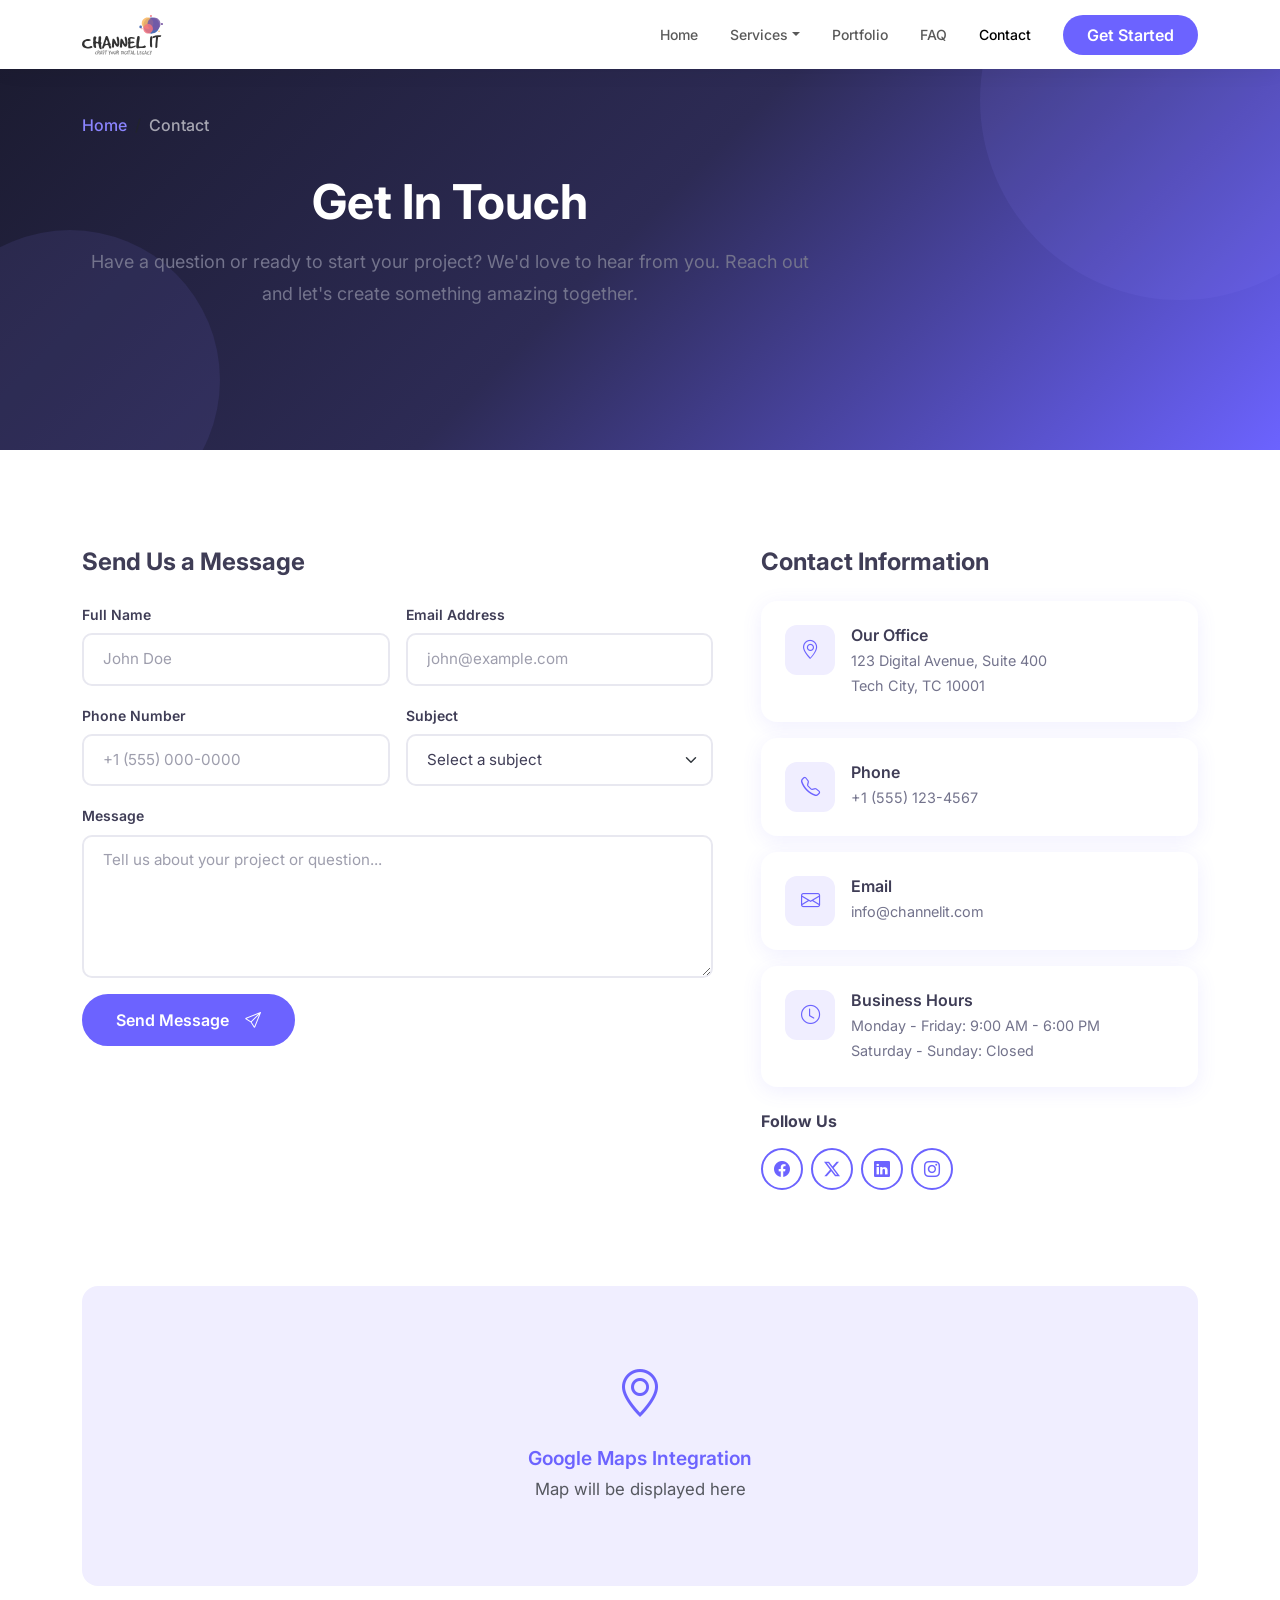
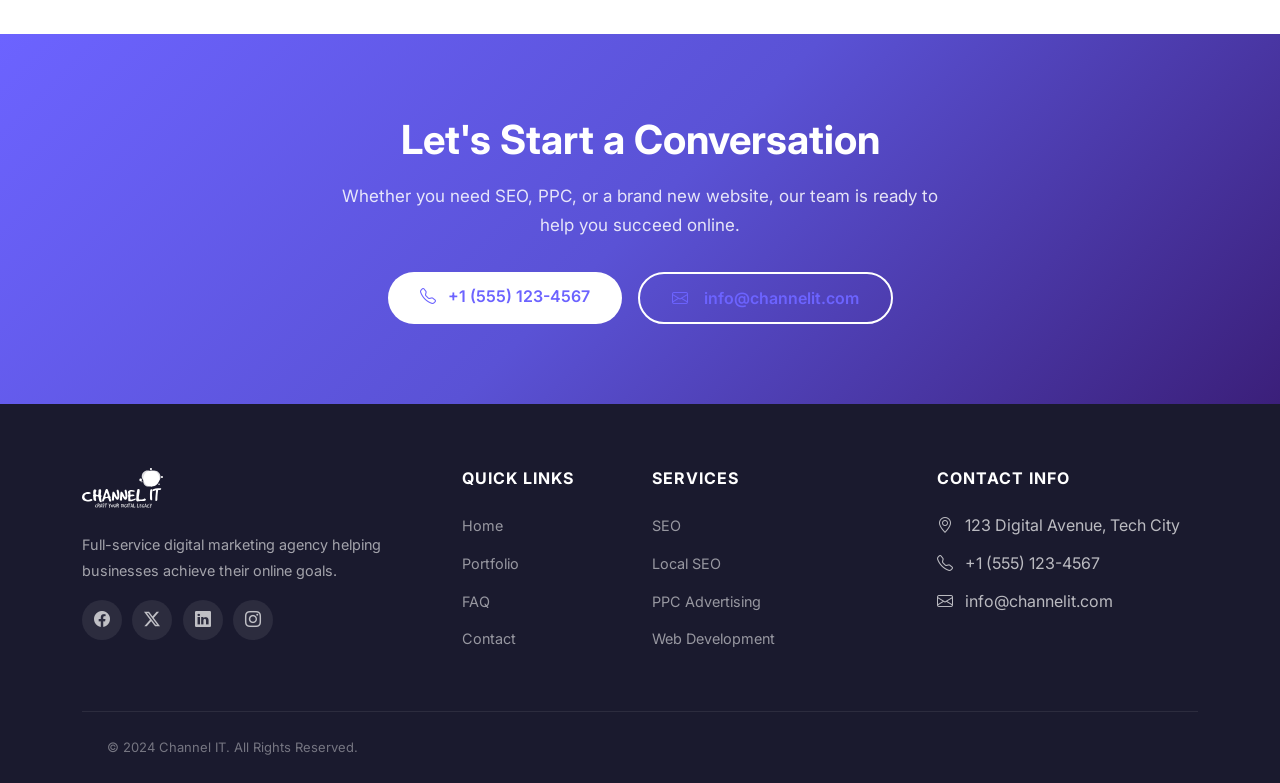
==== contact.html @ 40e83897 "Initial commit for Channel IT website" ====
<!DOCTYPE html>
<html lang="en">
<head>
  <meta charset="UTF-8">
  <meta name="viewport" content="width=device-width, initial-scale=1.0">
  <title>Contact Us - Channel IT</title>
  <link href="https://cdn.jsdelivr.net/npm/bootstrap@5.3.2/dist/css/bootstrap.min.css" rel="stylesheet">
  <link href="https://cdn.jsdelivr.net/npm/bootstrap-icons@1.11.1/font/bootstrap-icons.css" rel="stylesheet">
  <link href="https://unpkg.com/aos@2.3.1/dist/aos.css" rel="stylesheet">
  <link href="css/style.css" rel="stylesheet">
</head>
<body>

  <!-- Navbar -->
  <nav class="navbar navbar-expand-lg navbar-light navbar-solid fixed-top">
    <div class="container">
      <a class="navbar-brand" href="index.html"><img src="images/channel it 1.svg" alt="Channel IT"></a>
      <button class="navbar-toggler" type="button" data-bs-toggle="collapse" data-bs-target="#navbarNav"><span class="navbar-toggler-icon"></span></button>
      <div class="collapse navbar-collapse" id="navbarNav">
        <ul class="navbar-nav ms-auto align-items-center">
          <li class="nav-item"><a class="nav-link" href="index.html">Home</a></li>
          <li class="nav-item dropdown"><a class="nav-link dropdown-toggle" href="#" data-bs-toggle="dropdown">Services</a><ul class="dropdown-menu"><li><a class="dropdown-item" href="seo.html">SEO</a></li><li><a class="dropdown-item" href="local-seo.html">Local SEO</a></li><li><a class="dropdown-item" href="ppc.html">PPC Advertising</a></li><li><a class="dropdown-item" href="web-development.html">Web Development</a></li></ul></li>
          <li class="nav-item"><a class="nav-link" href="portfolio.html">Portfolio</a></li>
          <li class="nav-item"><a class="nav-link" href="faq.html">FAQ</a></li>
          <li class="nav-item"><a class="nav-link" href="contact.html">Contact</a></li>
          <li class="nav-item ms-lg-3"><a class="btn btn-get-started" href="contact.html">Get Started</a></li>
        </ul>
      </div>
    </div>
  </nav>

  <!-- Hero -->
  <section class="hero-section hero-inner">
    <div class="hero-shapes"><div class="shape shape-1"></div><div class="shape shape-2"></div></div>
    <div class="container">
      <div class="row align-items-center">
        <div class="col-lg-8" data-aos="fade-right">
          <nav class="breadcrumb-custom"><ol class="breadcrumb"><li class="breadcrumb-item"><a href="index.html">Home</a></li><li class="breadcrumb-item active">Contact</li></ol></nav>
          <h1>Get In <span>Touch</span></h1>
          <p class="lead">Have a question or ready to start your project? We'd love to hear from you. Reach out and let's create something amazing together.</p>
        </div>
      </div>
    </div>
  </section>

  <!-- Contact Section -->
  <section class="section-padding">
    <div class="container">
      <div class="row g-5">
        <!-- Contact Form -->
        <div class="col-lg-7" data-aos="fade-right">
          <h3 class="mb-4">Send Us a Message</h3>
          <form id="contact-form" class="contact-form">
            <div class="row g-3">
              <div class="col-md-6">
                <label class="form-label fw-semibold">Full Name</label>
                <input type="text" class="form-control" name="name" placeholder="John Doe" required>
              </div>
              <div class="col-md-6">
                <label class="form-label fw-semibold">Email Address</label>
                <input type="email" class="form-control" name="email" placeholder="john@example.com" required>
              </div>
              <div class="col-md-6">
                <label class="form-label fw-semibold">Phone Number</label>
                <input type="tel" class="form-control" name="phone" placeholder="+1 (555) 000-0000">
              </div>
              <div class="col-md-6">
                <label class="form-label fw-semibold">Subject</label>
                <select class="form-select" name="subject">
                  <option value="">Select a subject</option>
                  <option value="general">General Inquiry</option>
                  <option value="seo">SEO Services</option>
                  <option value="ppc">PPC Advertising</option>
                  <option value="webdev">Web Development</option>
                  <option value="other">Other</option>
                </select>
              </div>
              <div class="col-12">
                <label class="form-label fw-semibold">Message</label>
                <textarea class="form-control" name="message" rows="5" placeholder="Tell us about your project or question..." required></textarea>
              </div>
              <div class="col-12">
                <button type="submit" class="btn btn-primary-custom">Send Message <i class="bi bi-send ms-2"></i></button>
              </div>
            </div>
          </form>
        </div>

        <!-- Contact Info -->
        <div class="col-lg-5" data-aos="fade-left">
          <h3 class="mb-4">Contact Information</h3>
          <div class="contact-info-card">
            <div class="info-icon"><i class="bi bi-geo-alt"></i></div>
            <div><h6>Our Office</h6><p>123 Digital Avenue, Suite 400<br>Tech City, TC 10001</p></div>
          </div>
          <div class="contact-info-card">
            <div class="info-icon"><i class="bi bi-telephone"></i></div>
            <div><h6>Phone</h6><p>+1 (555) 123-4567</p></div>
          </div>
          <div class="contact-info-card">
            <div class="info-icon"><i class="bi bi-envelope"></i></div>
            <div><h6>Email</h6><p>info@channelit.com</p></div>
          </div>
          <div class="contact-info-card">
            <div class="info-icon"><i class="bi bi-clock"></i></div>
            <div><h6>Business Hours</h6><p>Monday - Friday: 9:00 AM - 6:00 PM<br>Saturday - Sunday: Closed</p></div>
          </div>

          <div class="mt-4">
            <h6 class="fw-bold mb-3">Follow Us</h6>
            <div class="d-flex gap-2">
              <a href="#" class="btn btn-outline-custom" style="width:42px;height:42px;padding:0;display:flex;align-items:center;justify-content:center;border-radius:50%;"><i class="bi bi-facebook"></i></a>
              <a href="#" class="btn btn-outline-custom" style="width:42px;height:42px;padding:0;display:flex;align-items:center;justify-content:center;border-radius:50%;"><i class="bi bi-twitter-x"></i></a>
              <a href="#" class="btn btn-outline-custom" style="width:42px;height:42px;padding:0;display:flex;align-items:center;justify-content:center;border-radius:50%;"><i class="bi bi-linkedin"></i></a>
              <a href="#" class="btn btn-outline-custom" style="width:42px;height:42px;padding:0;display:flex;align-items:center;justify-content:center;border-radius:50%;"><i class="bi bi-instagram"></i></a>
            </div>
          </div>
        </div>
      </div>
    </div>
  </section>

  <!-- Map Placeholder -->
  <section class="pb-5">
    <div class="container">
      <div class="map-placeholder" data-aos="fade-up">
        <div class="text-center">
          <i class="bi bi-geo-alt" style="font-size:3rem;"></i>
          <p class="mt-2 mb-0 fw-semibold">Google Maps Integration</p>
          <p class="text-muted small">Map will be displayed here</p>
        </div>
      </div>
    </div>
  </section>

  <!-- CTA -->
  <section class="cta-section">
    <div class="container" data-aos="zoom-in">
      <h2>Let's Start a Conversation</h2>
      <p>Whether you need SEO, PPC, or a brand new website, our team is ready to help you succeed online.</p>
      <div class="d-flex gap-3 justify-content-center flex-wrap">
        <a href="tel:+15551234567" class="btn btn-white"><i class="bi bi-telephone me-2"></i> +1 (555) 123-4567</a>
        <a href="mailto:info@channelit.com" class="btn btn-outline-custom" style="border-color:#fff;color:#fff;"><i class="bi bi-envelope me-2"></i> info@channelit.com</a>
      </div>
    </div>
  </section>

  <!-- Footer -->
  <footer class="footer">
    <div class="container">
      <div class="row g-4">
        <div class="col-lg-4 col-md-6"><h5><a href="index.html"><img src="images/channel it 1.svg" alt="Channel IT" class="footer-logo-img"></a></h5><p>Full-service digital marketing agency helping businesses achieve their online goals.</p><div class="social-links mt-3"><a href="#"><i class="bi bi-facebook"></i></a><a href="#"><i class="bi bi-twitter-x"></i></a><a href="#"><i class="bi bi-linkedin"></i></a><a href="#"><i class="bi bi-instagram"></i></a></div></div>
        <div class="col-lg-2 col-md-6"><h5>Quick Links</h5><ul><li><a href="index.html">Home</a></li><li><a href="portfolio.html">Portfolio</a></li><li><a href="faq.html">FAQ</a></li><li><a href="contact.html">Contact</a></li></ul></div>
        <div class="col-lg-3 col-md-6"><h5>Services</h5><ul><li><a href="seo.html">SEO</a></li><li><a href="local-seo.html">Local SEO</a></li><li><a href="ppc.html">PPC Advertising</a></li><li><a href="web-development.html">Web Development</a></li></ul></div>
        <div class="col-lg-3 col-md-6"><h5>Contact Info</h5><ul><li><i class="bi bi-geo-alt me-2"></i> 123 Digital Avenue, Tech City</li><li><i class="bi bi-telephone me-2"></i> +1 (555) 123-4567</li><li><i class="bi bi-envelope me-2"></i> info@channelit.com</li></ul></div>
      </div>
      <div class="footer-bottom text-center"><p>&copy; 2024 Channel IT. All Rights Reserved.</p></div>
    </div>
  </footer>

  <button class="back-to-top"><i class="bi bi-chevron-up"></i></button>
  <script src="https://cdn.jsdelivr.net/npm/bootstrap@5.3.2/dist/js/bootstrap.bundle.min.js"></script>
  <script src="https://unpkg.com/aos@2.3.1/dist/aos.js"></script>
  <script src="js/main.js"></script>
</body>
</html>
---- css/style.css ----
/* ============================================================
   Channel IT - Custom Stylesheet
   Version: 2.0.0
   Description: Production-ready CSS for Channel IT website
   Built on Bootstrap 5 with custom overrides
   ============================================================ */

/* ==========================================================
   TABLE OF CONTENTS
   ----------------------------------------------------------
   1.  CSS Custom Properties (Variables)
   2.  Base / Reset Overrides
   3.  Typography
   4.  Buttons
   5.  Navbar
   6.  Hero Section
   7.  Section Spacing & Headings
   8.  Service Cards
   9.  Process / Timeline
   10. Stats / Counters
   11. Testimonials
   12. CTA Banners
   13. Portfolio Grid
   14. FAQ Accordion
   15. Contact Form
   16. Why Choose Us / Feature Boxes
   17. Client Logos / Partner Carousel
   18. Badges & Tags
   19. Breadcrumbs
   20. Footer
   21. Back to Top Button
   22. Newsletter
   23. Animation / Transition Helpers
   24. Utility Helpers
   25. Responsive Adjustments
   ========================================================== */

@import url('https://fonts.googleapis.com/css2?family=Inter:wght@300;400;500;600;700;800;900&display=swap');

/* ==========================================================
   1. CSS CUSTOM PROPERTIES
   ========================================================== */
:root {
  /* Brand palette */
  --cit-primary: #6C63FF;
  --cit-primary-rgb: 108, 99, 255;
  --cit-primary-dark: #5A52D5;
  --cit-primary-darker: #4840B0;
  --cit-primary-light: #8B84FF;
  --cit-primary-ultra-light: #F0EEFF;

  --cit-secondary: #3F3D56;
  --cit-secondary-rgb: 63, 61, 86;

  --cit-accent: #FF6584;
  --cit-accent-rgb: 255, 101, 132;
  --cit-accent-dark: #E8506D;

  /* Neutrals */
  --cit-white: #FFFFFF;
  --cit-off-white: #F8F9FA;
  --cit-light-bg: #F0EEFF;
  --cit-gray-100: #F1F1F5;
  --cit-gray-200: #E2E2EA;
  --cit-gray-300: #C6C6D0;
  --cit-gray-400: #9E9EAD;
  --cit-gray-500: #73738C;
  --cit-gray-600: #55556D;
  --cit-gray-700: #3E3E50;
  --cit-dark: #1A1A2E;
  --cit-dark-alt: #2D2B55;
  --cit-dark-rgb: 26, 26, 46;

  /* Semantic colors */
  --cit-green: #10B981;
  --cit-green-soft: #D1FAE5;
  --cit-orange: #F59E0B;
  --cit-orange-soft: #FEF3C7;
  --cit-blue: #3B82F6;
  --cit-blue-soft: #DBEAFE;

  /* Typography */
  --cit-font-primary: 'Inter', -apple-system, BlinkMacSystemFont, 'Segoe UI',
    Roboto, 'Helvetica Neue', Arial, sans-serif;
  --cit-font-heading: 'Inter', -apple-system, BlinkMacSystemFont, 'Segoe UI',
    Roboto, 'Helvetica Neue', Arial, sans-serif;

  /* Font sizes (fluid) */
  --cit-fs-display: clamp(2.25rem, 5vw, 3.75rem);
  --cit-fs-h1: clamp(2rem, 4vw, 3rem);
  --cit-fs-h2: clamp(1.75rem, 3.5vw, 2.5rem);
  --cit-fs-h3: clamp(1.25rem, 2vw, 1.5rem);
  --cit-fs-h4: 1.25rem;
  --cit-fs-body: 1rem;
  --cit-fs-sm: 0.875rem;
  --cit-fs-xs: 0.8125rem;

  /* Spacing */
  --cit-section-py: clamp(3.5rem, 8vw, 6rem);
  --cit-section-py-sm: clamp(2.5rem, 5vw, 4rem);

  /* Borders & Radius */
  --cit-radius-sm: 0.375rem;
  --cit-radius: 0.625rem;
  --cit-radius-lg: 1rem;
  --cit-radius-xl: 1.5rem;
  --cit-radius-pill: 50rem;
  --cit-radius-circle: 50%;

  /* Shadows */
  --cit-shadow-sm: 0 2px 8px rgba(108, 99, 255, 0.06);
  --cit-shadow: 0 4px 20px rgba(108, 99, 255, 0.1);
  --cit-shadow-md: 0 8px 30px rgba(108, 99, 255, 0.12);
  --cit-shadow-lg: 0 12px 40px rgba(108, 99, 255, 0.15);
  --cit-shadow-xl: 0 20px 60px rgba(108, 99, 255, 0.18);
  --cit-shadow-card: 0 4px 24px rgba(0, 0, 0, 0.06);
  --cit-shadow-card-hover: 0 12px 36px rgba(108, 99, 255, 0.16);

  /* Transitions */
  --cit-transition: all 0.3s cubic-bezier(0.4, 0, 0.2, 1);
  --cit-transition-fast: all 0.2s ease;
  --cit-transition-slow: all 0.5s ease;
  --cit-transition-bounce: all 0.4s cubic-bezier(0.68, -0.55, 0.265, 1.55);

  /* Gradients */
  --cit-gradient-primary: linear-gradient(135deg, #6C63FF 0%, #8B84FF 100%);
  --cit-gradient-primary-dark: linear-gradient(135deg, #5A52D5 0%, #6C63FF 100%);
  --cit-gradient-accent: linear-gradient(135deg, #FF6584 0%, #FF8FA3 100%);
  --cit-gradient-hero: linear-gradient(135deg, #1A1A2E 0%, #2D2B55 50%, #6C63FF 100%);
  --cit-gradient-dark: linear-gradient(135deg, #1A1A2E 0%, #2D2B55 100%);
  --cit-gradient-overlay: linear-gradient(180deg, rgba(26, 26, 46, 0) 0%, rgba(26, 26, 46, 0.85) 100%);

  /* Z-indexes */
  --cit-z-back-to-top: 1040;
  --cit-z-navbar: 1050;
  --cit-z-overlay: 1060;

  /* Legacy variable aliases (backward compat) */
  --primary: #6C63FF;
  --primary-dark: #5A52D5;
  --primary-light: #8B84FF;
  --primary-soft: #F0EEFF;
  --secondary: #3F3D56;
  --accent: #FF6584;
  --dark: #1A1A2E;
  --dark-2: #2D2B55;
  --light-bg: #F8F9FA;
  --light-purple: #F0EEFF;
  --white: #FFFFFF;
  --text: #55556D;
  --text-light: #73738C;
  --green: #10B981;
  --green-soft: #D1FAE5;
  --orange: #F59E0B;
  --orange-soft: #FEF3C7;
  --blue: #3B82F6;
  --blue-soft: #DBEAFE;
  --shadow: 0 4px 24px rgba(108, 99, 255, 0.08);
  --shadow-lg: 0 12px 40px rgba(108, 99, 255, 0.15);
  --shadow-card: 0 2px 16px rgba(0, 0, 0, 0.06);
  --radius: 16px;
  --radius-sm: 10px;
  --transition: all 0.3s cubic-bezier(0.4, 0, 0.2, 1);
}

/* ==========================================================
   2. BASE / RESET OVERRIDES
   ========================================================== */
*,
*::before,
*::after {
  box-sizing: border-box;
}

html {
  scroll-behavior: smooth;
  -webkit-text-size-adjust: 100%;
  overflow-x: hidden;
}

body {
  font-family: var(--cit-font-primary);
  font-size: var(--cit-fs-body);
  font-weight: 400;
  line-height: 1.7;
  color: var(--cit-secondary);
  background-color: var(--cit-white);
  overflow-x: hidden;
  -webkit-font-smoothing: antialiased;
  -moz-osx-font-smoothing: grayscale;
}

img {
  max-width: 100%;
  height: auto;
  display: block;
}

a {
  color: var(--cit-primary);
  text-decoration: none;
  transition: var(--cit-transition-fast);
}

a:hover {
  color: var(--cit-primary-dark);
  text-decoration: none;
}

::selection {
  background-color: var(--cit-primary);
  color: var(--cit-white);
}

::-moz-selection {
  background-color: var(--cit-primary);
  color: var(--cit-white);
}

/* Focus styles for accessibility */
:focus-visible {
  outline: 2px solid var(--cit-primary);
  outline-offset: 2px;
}

/* ==========================================================
   3. TYPOGRAPHY
   ========================================================== */
h1, h2, h3, h4, h5, h6,
.h1, .h2, .h3, .h4, .h5, .h6 {
  font-family: var(--cit-font-heading);
  font-weight: 700;
  line-height: 1.3;
  color: var(--cit-secondary);
  margin-bottom: 0.75em;
}

h1, .h1 { font-size: var(--cit-fs-h1); }
h2, .h2 { font-size: var(--cit-fs-h2); }
h3, .h3 { font-size: var(--cit-fs-h3); }
h4, .h4 { font-size: var(--cit-fs-h4); }

.display-title {
  font-size: var(--cit-fs-display);
  font-weight: 800;
  letter-spacing: -0.02em;
  line-height: 1.15;
}

.text-primary-custom,
.text-primary { color: var(--cit-primary) !important; }
.text-secondary-cit { color: var(--cit-secondary) !important; }
.text-accent { color: var(--cit-accent) !important; }
.text-muted-custom { color: var(--cit-gray-500); }
.letter-spacing-2 { letter-spacing: 2px; font-size: 0.8rem; }

.lead {
  font-size: 1.125rem;
  font-weight: 400;
  line-height: 1.8;
  color: var(--cit-gray-500);
}

.text-gradient {
  background: var(--cit-gradient-primary);
  -webkit-background-clip: text;
  -webkit-text-fill-color: transparent;
  background-clip: text;
}

/* ==========================================================
   4. BUTTONS
   ========================================================== */

/* --- Primary Button --- */
.btn-cit-primary,
.btn-primary-custom {
  display: inline-flex;
  align-items: center;
  justify-content: center;
  gap: 0.5rem;
  padding: 0.75rem 2rem;
  font-family: var(--cit-font-primary);
  font-size: var(--cit-fs-body);
  font-weight: 600;
  color: var(--cit-white) !important;
  background: var(--cit-primary);
  border: 2px solid var(--cit-primary);
  border-radius: var(--cit-radius-pill);
  cursor: pointer;
  transition: var(--cit-transition);
  position: relative;
  overflow: hidden;
  z-index: 1;
  text-align: center;
  line-height: 1.5;
}

.btn-cit-primary::before,
.btn-primary-custom::before {
  content: '';
  position: absolute;
  top: 0;
  left: 0;
  width: 0;
  height: 100%;
  background: var(--cit-primary-dark);
  transition: var(--cit-transition);
  z-index: -1;
  border-radius: var(--cit-radius-pill);
}

.btn-cit-primary:hover,
.btn-cit-primary:focus,
.btn-primary-custom:hover,
.btn-primary-custom:focus {
  color: var(--cit-white) !important;
  background: var(--cit-primary-dark);
  border-color: var(--cit-primary-dark);
  transform: translateY(-2px);
  box-shadow: 0 8px 24px rgba(var(--cit-primary-rgb), 0.35);
}

.btn-cit-primary:hover::before,
.btn-primary-custom:hover::before {
  width: 100%;
}

.btn-cit-primary:active,
.btn-primary-custom:active {
  transform: translateY(0);
  box-shadow: 0 4px 12px rgba(var(--cit-primary-rgb), 0.25);
}

/* --- Outline Button --- */
.btn-cit-outline,
.btn-outline-custom {
  display: inline-flex;
  align-items: center;
  justify-content: center;
  gap: 0.5rem;
  padding: 0.75rem 2rem;
  font-family: var(--cit-font-primary);
  font-size: var(--cit-fs-body);
  font-weight: 600;
  color: var(--cit-primary) !important;
  background: transparent;
  border: 2px solid var(--cit-primary);
  border-radius: var(--cit-radius-pill);
  cursor: pointer;
  transition: var(--cit-transition);
  text-align: center;
  line-height: 1.5;
}

.btn-cit-outline:hover,
.btn-cit-outline:focus,
.btn-outline-custom:hover,
.btn-outline-custom:focus {
  color: var(--cit-white) !important;
  background: var(--cit-primary);
  border-color: var(--cit-primary);
  transform: translateY(-2px);
  box-shadow: 0 8px 24px rgba(var(--cit-primary-rgb), 0.35);
}

.btn-cit-outline:active,
.btn-outline-custom:active {
  transform: translateY(0);
}

/* --- Outline White (for dark backgrounds) --- */
.btn-cit-outline-white {
  display: inline-flex;
  align-items: center;
  justify-content: center;
  gap: 0.5rem;
  padding: 0.75rem 2rem;
  font-family: var(--cit-font-primary);
  font-size: var(--cit-fs-body);
  font-weight: 600;
  color: var(--cit-white);
  background: transparent;
  border: 2px solid rgba(255, 255, 255, 0.5);
  border-radius: var(--cit-radius-pill);
  cursor: pointer;
  transition: var(--cit-transition);
  text-align: center;
  line-height: 1.5;
}

.btn-cit-outline-white:hover,
.btn-cit-outline-white:focus {
  color: var(--cit-primary);
  background: var(--cit-white);
  border-color: var(--cit-white);
  transform: translateY(-2px);
  box-shadow: 0 8px 24px rgba(0, 0, 0, 0.2);
}

/* --- Gradient Button --- */
.btn-cit-gradient,
.btn-gradient {
  display: inline-flex;
  align-items: center;
  justify-content: center;
  gap: 0.5rem;
  padding: 0.75rem 2rem;
  font-family: var(--cit-font-primary);
  font-size: var(--cit-fs-body);
  font-weight: 600;
  color: var(--cit-white);
  background: var(--cit-gradient-primary);
  border: none;
  border-radius: var(--cit-radius-pill);
  cursor: pointer;
  transition: var(--cit-transition);
  position: relative;
  overflow: hidden;
  text-align: center;
  line-height: 1.5;
  background-size: 200% 200%;
  background-position: 0% 50%;
}

.btn-cit-gradient:hover,
.btn-cit-gradient:focus,
.btn-gradient:hover,
.btn-gradient:focus {
  color: var(--cit-white);
  background-position: 100% 50%;
  transform: translateY(-2px);
  box-shadow: 0 8px 24px rgba(var(--cit-primary-rgb), 0.4);
}

.btn-cit-gradient:active,
.btn-gradient:active {
  transform: translateY(0);
}

/* --- Accent Button --- */
.btn-cit-accent {
  display: inline-flex;
  align-items: center;
  justify-content: center;
  gap: 0.5rem;
  padding: 0.75rem 2rem;
  font-family: var(--cit-font-primary);
  font-size: var(--cit-fs-body);
  font-weight: 600;
  color: var(--cit-white);
  background: var(--cit-accent);
  border: 2px solid var(--cit-accent);
  border-radius: var(--cit-radius-pill);
  cursor: pointer;
  transition: var(--cit-transition);
  text-align: center;
  line-height: 1.5;
}

.btn-cit-accent:hover,
.btn-cit-accent:focus {
  color: var(--cit-white);
  background: var(--cit-accent-dark);
  border-color: var(--cit-accent-dark);
  transform: translateY(-2px);
  box-shadow: 0 8px 24px rgba(var(--cit-accent-rgb), 0.35);
}

/* --- White Button --- */
.btn-white {
  background: var(--cit-white);
  color: var(--cit-primary);
  border: none;
  padding: 0.75rem 2rem;
  border-radius: var(--cit-radius-pill);
  font-weight: 600;
  transition: var(--cit-transition);
}

.btn-white:hover {
  transform: translateY(-2px);
  box-shadow: 0 8px 25px rgba(0, 0, 0, 0.15);
  color: var(--cit-primary-dark);
}

/* --- Link Button --- */
.btn-cit-link {
  display: inline-flex;
  align-items: center;
  gap: 0.35rem;
  padding: 0.5rem 0;
  font-family: var(--cit-font-primary);
  font-size: var(--cit-fs-body);
  font-weight: 600;
  color: var(--cit-primary);
  background: transparent;
  border: none;
  cursor: pointer;
  transition: var(--cit-transition-fast);
  line-height: 1.5;
}

.btn-cit-link:hover {
  color: var(--cit-primary-dark);
  gap: 0.6rem;
}

.btn-cit-link i,
.btn-cit-link svg {
  transition: var(--cit-transition-fast);
}

.btn-cit-link:hover i,
.btn-cit-link:hover svg {
  transform: translateX(3px);
}

/* --- Navbar CTA Button --- */
.btn-get-started {
  background: var(--cit-primary);
  color: var(--cit-white) !important;
  border: none;
  padding: 0.5rem 1.5rem;
  border-radius: var(--cit-radius-pill);
  font-weight: 600;
  transition: var(--cit-transition);
}

.btn-get-started:hover {
  background: var(--cit-primary-dark);
  transform: translateY(-2px);
  box-shadow: 0 5px 15px rgba(var(--cit-primary-rgb), 0.3);
}

/* --- Size Variants --- */
.btn-cit-sm {
  padding: 0.5rem 1.25rem;
  font-size: var(--cit-fs-sm);
}

.btn-cit-lg {
  padding: 1rem 2.5rem;
  font-size: 1.0625rem;
}

/* ==========================================================
   5. NAVBAR
   ========================================================== */
.navbar-cit,
#mainNavbar {
  padding: 1rem 0;
  transition: var(--cit-transition);
  z-index: var(--cit-z-navbar);
}

/* Transparent state (on hero) */
.navbar-cit.navbar-transparent,
#mainNavbar {
  background: transparent !important;
  box-shadow: none;
}

.navbar-cit.navbar-transparent .navbar-brand,
.navbar-cit.navbar-transparent .nav-link,
#mainNavbar .navbar-brand,
#mainNavbar .nav-link {
  color: var(--cit-white) !important;
}

.navbar-cit.navbar-transparent .nav-link:hover,
.navbar-cit.navbar-transparent .nav-link.active {
  color: rgba(255, 255, 255, 0.8) !important;
}

/* Scrolled / solid state */
.navbar-cit.navbar-scrolled,
.navbar-cit.navbar-solid,
#mainNavbar.scrolled,
.navbar.navbar-solid,
.navbar.scrolled {
  background: var(--cit-white) !important;
  box-shadow: 0 2px 20px rgba(0, 0, 0, 0.06);
  padding: 0.6rem 0;
}

.navbar-cit.navbar-scrolled .navbar-brand,
.navbar-cit.navbar-solid .navbar-brand,
#mainNavbar.scrolled .navbar-brand {
  color: var(--cit-secondary) !important;
}

#mainNavbar.scrolled .navbar-brand .text-primary-custom {
  color: var(--cit-primary) !important;
}

.navbar-cit.navbar-scrolled .nav-link,
.navbar-cit.navbar-solid .nav-link,
#mainNavbar.scrolled .nav-link {
  color: var(--cit-secondary) !important;
}

.navbar-cit.navbar-scrolled .nav-link:hover,
.navbar-cit.navbar-scrolled .nav-link.active,
.navbar-cit.navbar-solid .nav-link:hover,
.navbar-cit.navbar-solid .nav-link.active,
#mainNavbar.scrolled .nav-link:hover,
#mainNavbar.scrolled .nav-link.active {
  color: var(--cit-primary) !important;
}

#mainNavbar.scrolled .navbar-toggler-icon {
  filter: invert(1) grayscale(100%) brightness(0);
}

/* Brand */
.navbar-cit .navbar-brand,
.navbar-brand {
  font-weight: 800;
  font-size: 1.5rem;
  letter-spacing: -0.02em;
  transition: var(--cit-transition-fast);
}

.navbar-cit .navbar-brand span,
.navbar-brand .text-primary-custom {
  color: var(--cit-primary) !important;
}

.navbar-cit .navbar-brand img,
.navbar-brand img {
  height: 40px;
  width: auto;
  transition: var(--cit-transition-fast);
}

/* Invert logo for dark navbar backgrounds */
.navbar-dark .navbar-brand img,
.navbar-cit.navbar-transparent .navbar-brand img,
#mainNavbar:not(.scrolled) .navbar-brand img {
  filter: brightness(0) invert(1);
}

/* Normal logo on light/scrolled navbar */
.navbar-solid .navbar-brand img,
.navbar-cit.navbar-scrolled .navbar-brand img,
#mainNavbar.scrolled .navbar-brand img {
  filter: none;
}

/* Footer logo - invert for dark background */
.footer .navbar-brand img,
.footer-brand img,
.footer .footer-logo-img {
  height: 40px;
  width: auto;
  filter: brightness(0) invert(1);
}

/* Nav links */
.navbar-cit .nav-link,
.navbar .nav-link {
  font-weight: 500;
  font-size: var(--cit-fs-sm);
  padding: 0.5rem 1rem !important;
  position: relative;
  transition: var(--cit-transition-fast);
}

.navbar-cit .nav-link::after {
  content: '';
  position: absolute;
  bottom: 0;
  left: 1rem;
  width: 0;
  height: 2px;
  background: var(--cit-primary);
  transition: var(--cit-transition-fast);
  border-radius: 2px;
}

.navbar-cit .nav-link:hover::after,
.navbar-cit .nav-link.active::after {
  width: calc(100% - 2rem);
}

/* Nav CTA button */
.navbar-cit .nav-cta {
  padding: 0.5rem 1.5rem !important;
  background: var(--cit-primary);
  color: var(--cit-white) !important;
  border-radius: var(--cit-radius-pill);
  font-weight: 600;
  margin-left: 0.5rem;
}

.navbar-cit .nav-cta::after {
  display: none;
}

.navbar-cit .nav-cta:hover {
  background: var(--cit-primary-dark);
  transform: translateY(-1px);
  box-shadow: 0 4px 12px rgba(var(--cit-primary-rgb), 0.3);
}

/* Dropdown */
.navbar-cit .dropdown-menu,
.dropdown-menu {
  border: none;
  border-radius: var(--cit-radius);
  box-shadow: var(--cit-shadow-md);
  padding: 0.5rem;
  margin-top: 0.5rem;
  animation: fadeInDown 0.25s ease;
}

.navbar-cit .dropdown-item,
.dropdown-item {
  padding: 0.5rem 1.25rem;
  font-size: var(--cit-fs-sm);
  font-weight: 500;
  color: var(--cit-secondary);
  transition: var(--cit-transition-fast);
  border-radius: 8px;
}

.navbar-cit .dropdown-item:hover,
.navbar-cit .dropdown-item.active,
.dropdown-item:hover,
.dropdown-item.active {
  color: var(--cit-primary);
  background: var(--cit-light-bg);
}

/* Mobile hamburger */
.navbar-cit .navbar-toggler {
  border: none;
  padding: 0.25rem;
  box-shadow: none !important;
}

.navbar-cit .navbar-toggler-icon {
  width: 1.5rem;
  height: 1.5rem;
}

/* ==========================================================
   6. HERO SECTION
   ========================================================== */
.hero-section {
  position: relative;
  overflow: hidden;
  background: var(--cit-gradient-hero);
  color: var(--cit-white);
}

.hero-section .min-vh-100 {
  min-height: 100vh;
}

.hero-section .hero-title,
.hero-heading {
  font-size: var(--cit-fs-display);
  font-weight: 900;
  line-height: 1.15;
  letter-spacing: -0.02em;
  margin-bottom: 1.5rem;
  color: var(--cit-white);
}

.hero-section .hero-title .highlight,
.hero-heading .text-primary-custom {
  position: relative;
  display: inline-block;
  color: var(--cit-primary-light) !important;
}

.hero-section .hero-title .highlight::after {
  content: '';
  position: absolute;
  bottom: 0.1em;
  left: 0;
  width: 100%;
  height: 0.3em;
  background: rgba(var(--cit-accent-rgb), 0.35);
  border-radius: 4px;
  z-index: -1;
}

.hero-section .hero-subtitle,
.hero-subtitle {
  font-size: 1.15rem;
  font-weight: 400;
  line-height: 1.9;
  color: rgba(255, 255, 255, 0.7);
  margin-bottom: 2rem;
  max-width: 520px;
}

.hero-section .hero-buttons {
  display: flex;
  flex-wrap: wrap;
  gap: 1rem;
  margin-bottom: 2.5rem;
}

/* Hero outline button on dark */
.hero-section .btn-outline-custom {
  border-color: rgba(255, 255, 255, 0.4);
  color: var(--cit-white) !important;
}

.hero-section .btn-outline-custom:hover {
  background: var(--cit-white);
  border-color: var(--cit-white);
  color: var(--cit-primary) !important;
}

/* Hero stats */
.hero-section .hero-stats,
.hero-stats {
  display: flex;
  gap: 2.5rem;
  margin-top: 1rem;
}

.hero-section .hero-stats .stat-item,
.hero-stats .hero-stat {
  text-align: left;
}

.hero-section .hero-stats .stat-number,
.hero-stats .hero-stat h4 {
  font-size: 1.75rem;
  font-weight: 800;
  color: var(--cit-primary-light) !important;
  line-height: 1.2;
}

.hero-section .hero-stats .stat-label,
.hero-stats .text-muted {
  font-size: var(--cit-fs-xs);
  color: rgba(255, 255, 255, 0.6) !important;
  text-transform: uppercase;
  letter-spacing: 0.05em;
}

.hero-stats .vr {
  border-color: rgba(255, 255, 255, 0.15);
  opacity: 1;
}

/* Hero illustration / image area */
.hero-illustration {
  position: relative;
  z-index: 2;
  width: 100%;
  max-width: 500px;
  display: flex;
  align-items: center;
  justify-content: center;
}

.hero-illustration img,
.hero-illustration svg {
  max-width: 100%;
  height: auto;
  filter: drop-shadow(0 20px 40px rgba(var(--cit-primary-rgb), 0.2));
}

/* Floating shapes in hero */
.hero-shape {
  position: absolute;
  border-radius: var(--cit-radius-circle);
  pointer-events: none;
}

.hero-shape-1,
.hero-shapes .shape-1 {
  width: 400px;
  height: 400px;
  background: radial-gradient(circle, rgba(var(--cit-primary-rgb), 0.15) 0%, transparent 70%);
  top: -100px;
  right: -100px;
  animation: float 6s ease-in-out infinite;
}

.hero-shape-2,
.hero-shapes .shape-2 {
  width: 300px;
  height: 300px;
  background: radial-gradient(circle, rgba(var(--cit-primary-rgb), 0.1) 0%, transparent 70%);
  bottom: -80px;
  left: -80px;
  animation: float 8s ease-in-out infinite reverse;
}

.hero-shape-3,
.hero-shapes .shape-3 {
  width: 100px;
  height: 100px;
  background: var(--cit-primary-light);
  opacity: 0.1;
  top: 50%;
  left: 10%;
  animation: float 5s ease-in-out infinite 1s;
}

.hero-shapes {
  position: absolute;
  top: 0;
  left: 0;
  right: 0;
  bottom: 0;
  overflow: hidden;
  pointer-events: none;
}

.hero-shapes .shape {
  position: absolute;
  border-radius: 50%;
  opacity: 0.1;
  background: var(--cit-primary-light);
}

@keyframes float {
  0%, 100% { transform: translateY(0) rotate(0deg); }
  50% { transform: translateY(-20px) rotate(5deg); }
}

/* Inner page hero (smaller) */
.hero-inner,
.hero-section.hero-inner {
  min-height: 50vh;
  padding: 7rem 0 4rem;
  text-align: center;
}

.hero-inner .hero-title,
.hero-section.hero-inner h1 {
  font-size: var(--cit-fs-h1);
  margin-bottom: 0.75rem;
  color: var(--cit-white);
}

.hero-inner .hero-subtitle {
  max-width: 600px;
  margin-left: auto;
  margin-right: auto;
}

/* ==========================================================
   7. SECTION SPACING & HEADINGS
   ========================================================== */
.section,
.section-padding {
  padding: var(--cit-section-py) 0;
  position: relative;
}

.section-sm {
  padding: var(--cit-section-py-sm) 0;
}

.section-bg-light,
.bg-light-custom {
  background-color: var(--cit-off-white) !important;
}

.section-bg-purple-tint,
.bg-primary-soft,
.bg-light-purple {
  background-color: var(--cit-light-bg) !important;
}

.section-bg-dark {
  background: var(--cit-gradient-dark);
  color: var(--cit-white);
}

.section-bg-dark h2,
.section-bg-dark h3,
.section-bg-dark h4 {
  color: var(--cit-white);
}

.section-bg-dark p {
  color: rgba(255, 255, 255, 0.75);
}

/* Section heading block */
.section-heading {
  text-align: center;
  margin-bottom: 3rem;
  max-width: 680px;
  margin-left: auto;
  margin-right: auto;
  font-size: var(--cit-fs-h2);
  font-weight: 800;
  color: var(--cit-secondary);
}

.section-heading.text-start {
  text-align: left;
}

.section-heading .section-label,
.section-label {
  display: inline-block;
  font-size: var(--cit-fs-xs);
  font-weight: 700;
  text-transform: uppercase;
  letter-spacing: 0.15em;
  color: var(--cit-primary);
  margin-bottom: 0.75rem;
  background: var(--cit-primary-ultra-light);
  padding: 0.35rem 1rem;
  border-radius: var(--cit-radius-pill);
}

.section-heading .section-title,
.section-title {
  font-size: var(--cit-fs-h2);
  font-weight: 700;
  margin-bottom: 0.5rem;
  position: relative;
  color: var(--cit-secondary);
}

/* Purple underline accent */
.title-underline {
  width: 60px;
  height: 4px;
  background: var(--cit-gradient-primary);
  border-radius: 4px;
  margin: 0 auto 1rem;
}

.section-heading .section-title::after {
  content: '';
  display: block;
  width: 60px;
  height: 4px;
  background: var(--cit-gradient-primary);
  border-radius: 4px;
  margin: 0.75rem auto 0;
}

.section-heading.text-start .section-title::after {
  margin-left: 0;
}

.section-heading .section-desc,
.section-subtitle {
  font-size: 1.0625rem;
  color: var(--cit-gray-500);
  line-height: 1.8;
  margin-bottom: 0;
  max-width: 580px;
}

/* Divider */
.section-divider {
  width: 100%;
  height: 1px;
  background: linear-gradient(
    90deg,
    transparent,
    var(--cit-gray-200),
    transparent
  );
  margin: 0 auto;
}

/* ==========================================================
   8. SERVICE CARDS
   ========================================================== */
.service-card {
  background: var(--cit-white);
  border-radius: var(--cit-radius-lg);
  padding: 2rem;
  text-align: center;
  box-shadow: var(--cit-shadow-card);
  transition: var(--cit-transition);
  position: relative;
  overflow: hidden;
  height: 100%;
  border: 1px solid rgba(var(--cit-primary-rgb), 0.06);
}

.service-card::before {
  content: '';
  position: absolute;
  top: 0;
  left: 0;
  right: 0;
  height: 3px;
  background: var(--cit-gradient-primary);
  transform: scaleX(0);
  transition: transform 0.4s ease;
}

.service-card:hover {
  transform: translateY(-8px);
  box-shadow: var(--cit-shadow-card-hover);
}

.service-card:hover::before {
  transform: scaleX(1);
}

.service-card .service-icon,
.service-icon,
.service-card .icon-box {
  width: 64px;
  height: 64px;
  border-radius: var(--cit-radius-lg);
  background: var(--cit-primary-ultra-light);
  display: flex;
  align-items: center;
  justify-content: center;
  margin: 0 auto 1.5rem;
  transition: var(--cit-transition);
  font-size: 1.6rem;
  color: var(--cit-primary);
}

.service-icon.icon-green {
  background: var(--cit-green-soft);
  color: var(--cit-green);
}

.service-icon.icon-orange {
  background: var(--cit-orange-soft);
  color: var(--cit-orange);
}

.service-icon.icon-blue {
  background: var(--cit-blue-soft);
  color: var(--cit-blue);
}

.service-card .service-icon i,
.service-card .service-icon svg {
  font-size: 1.75rem;
  color: var(--cit-primary);
  transition: var(--cit-transition);
}

.service-card:hover .service-icon,
.service-card:hover .icon-box {
  background: var(--cit-primary);
  color: var(--cit-white);
  transform: scale(1.08);
}

.service-card:hover .service-icon i,
.service-card:hover .service-icon svg {
  color: var(--cit-white);
}

.service-card:hover .service-icon.icon-green {
  background: var(--cit-green);
  color: var(--cit-white);
}

.service-card:hover .service-icon.icon-orange {
  background: var(--cit-orange);
  color: var(--cit-white);
}

.service-card:hover .service-icon.icon-blue {
  background: var(--cit-blue);
  color: var(--cit-white);
}

.service-card .service-title,
.service-title {
  font-size: 1.1rem;
  font-weight: 700;
  margin-bottom: 0.75rem;
  color: var(--cit-secondary);
}

.service-card .service-desc,
.service-desc {
  font-size: 0.92rem;
  color: var(--cit-gray-500);
  line-height: 1.75;
  margin-bottom: 1.25rem;
}

.service-card .service-link,
.service-link,
.service-card .learn-more {
  font-size: var(--cit-fs-sm);
  font-weight: 600;
  color: var(--cit-primary);
  display: inline-flex;
  align-items: center;
  gap: 0.35rem;
  transition: var(--cit-transition-fast);
}

.service-card .service-link:hover,
.service-link:hover,
.service-card .learn-more:hover {
  gap: 0.7rem;
  color: var(--cit-primary-dark);
}

/* Horizontal variant */
.service-card-horizontal {
  text-align: left;
  display: flex;
  gap: 1.5rem;
  align-items: flex-start;
}

.service-card-horizontal .service-icon {
  margin: 0;
  flex-shrink: 0;
}

/* ==========================================================
   9. PROCESS / TIMELINE
   ========================================================== */
.process-section {
  position: relative;
  background: var(--cit-white);
}

.process-steps {
  position: relative;
  display: flex;
  justify-content: space-between;
  align-items: flex-start;
  gap: 1rem;
}

/* Connecting line between steps */
.process-steps::before {
  content: '';
  position: absolute;
  top: 36px;
  left: 10%;
  width: 80%;
  height: 3px;
  background: var(--cit-gray-200);
  z-index: 0;
}

.process-steps::after {
  content: '';
  position: absolute;
  top: 36px;
  left: 10%;
  width: 0;
  height: 3px;
  background: var(--cit-gradient-primary);
  z-index: 1;
  transition: width 1.5s ease;
}

.process-steps.animated::after {
  width: 80%;
}

.process-step {
  flex: 1;
  text-align: center;
  position: relative;
  z-index: 2;
  padding: 0 0.5rem;
}

.process-step .step-circle,
.process-number {
  width: 70px;
  height: 70px;
  border-radius: var(--cit-radius-circle);
  background: linear-gradient(135deg, var(--cit-primary) 0%, var(--cit-primary-light) 100%);
  display: flex;
  align-items: center;
  justify-content: center;
  margin: 0 auto 1.25rem;
  font-size: 1.5rem;
  font-weight: 800;
  color: var(--cit-white);
  transition: var(--cit-transition);
  position: relative;
  z-index: 2;
  box-shadow: 0 8px 24px rgba(var(--cit-primary-rgb), 0.3);
}

.process-number span {
  color: var(--cit-white);
  font-size: 1.5rem;
  font-weight: 800;
}

.process-step.active .step-circle,
.process-step:hover .step-circle {
  transform: scale(1.1);
  box-shadow: 0 12px 30px rgba(var(--cit-primary-rgb), 0.4);
}

.process-connector {
  position: absolute;
  top: 35px;
  left: calc(50% + 40px);
  width: calc(100% - 30px);
  height: 3px;
  background: linear-gradient(90deg, var(--cit-primary), var(--cit-primary-light));
  opacity: 0.3;
  z-index: 1;
}

.col-lg-3:last-child .process-connector {
  display: none !important;
}

.process-step .step-title,
.process-step h5 {
  font-size: 1.05rem;
  font-weight: 700;
  color: var(--cit-secondary);
  margin-bottom: 0.5rem;
}

.process-step .step-desc,
.process-step p {
  font-size: 0.88rem;
  color: var(--cit-gray-500);
  line-height: 1.7;
}

/* Vertical timeline variant */
.timeline-vertical {
  position: relative;
  padding-left: 3rem;
}

.timeline-vertical::before {
  content: '';
  position: absolute;
  top: 0;
  left: 15px;
  width: 3px;
  height: 100%;
  background: var(--cit-gray-200);
}

.timeline-item {
  position: relative;
  padding-bottom: 2.5rem;
}

.timeline-item:last-child {
  padding-bottom: 0;
}

.timeline-item::before {
  content: attr(data-step);
  position: absolute;
  left: -3rem;
  top: 0;
  width: 34px;
  height: 34px;
  border-radius: var(--cit-radius-circle);
  background: var(--cit-primary);
  color: var(--cit-white);
  display: flex;
  align-items: center;
  justify-content: center;
  font-size: var(--cit-fs-sm);
  font-weight: 700;
  z-index: 2;
  border: 3px solid var(--cit-white);
  box-shadow: var(--cit-shadow-sm);
}

.timeline-item .timeline-content {
  background: var(--cit-white);
  padding: 1.5rem;
  border-radius: var(--cit-radius);
  box-shadow: var(--cit-shadow-card);
  transition: var(--cit-transition);
}

.timeline-item .timeline-content:hover {
  box-shadow: var(--cit-shadow-card-hover);
  transform: translateX(4px);
}

/* ==========================================================
   10. STATS / COUNTERS
   ========================================================== */
.stats-section {
  background: linear-gradient(135deg, var(--cit-dark) 0%, #3b1f7a 50%, var(--cit-primary-dark) 100%);
  position: relative;
}

.stats-overlay {
  padding: 2rem 0;
}

.stat-card,
.stat-item {
  text-align: center;
  padding: 1.5rem;
  position: relative;
}

.stat-card .stat-icon {
  width: 56px;
  height: 56px;
  border-radius: var(--cit-radius-circle);
  background: rgba(var(--cit-primary-rgb), 0.12);
  display: flex;
  align-items: center;
  justify-content: center;
  margin: 0 auto 1rem;
  font-size: 1.25rem;
  color: var(--cit-primary);
}

.stat-card .stat-number,
.stat-item .counter {
  font-size: clamp(2rem, 4vw, 3rem);
  font-weight: 800;
  color: var(--cit-white);
  line-height: 1.1;
  margin-bottom: 0.35rem;
}

.stat-card .stat-suffix,
.stat-item .stat-suffix {
  font-size: 2rem;
  font-weight: 700;
  color: var(--cit-primary-light);
}

.stat-card .stat-label,
.stat-item .stat-label {
  font-size: 0.95rem;
  font-weight: 500;
  color: rgba(255, 255, 255, 0.7);
  margin-top: 0.75rem;
}

/* Dark background stat variant */
.section-bg-dark .stat-card .stat-number {
  color: var(--cit-white);
}

.section-bg-dark .stat-card .stat-label {
  color: rgba(255, 255, 255, 0.6);
}

.section-bg-dark .stat-card .stat-icon {
  background: rgba(255, 255, 255, 0.1);
  color: var(--cit-white);
}

/* ==========================================================
   11. TESTIMONIALS
   ========================================================== */
.testimonials-section {
  background: var(--cit-off-white);
}

.testimonial-card {
  background: var(--cit-white);
  border-radius: var(--cit-radius-lg);
  padding: 2rem;
  box-shadow: var(--cit-shadow-card);
  position: relative;
  transition: var(--cit-transition);
  height: 100%;
  border: 1px solid rgba(0, 0, 0, 0.04);
}

.testimonial-card:hover {
  box-shadow: var(--cit-shadow-card-hover);
  transform: translateY(-5px);
}

.testimonial-card .quote-icon {
  font-size: 2.5rem;
  color: var(--cit-primary);
  opacity: 0.2;
  line-height: 1;
  margin-bottom: 1rem;
  font-family: Georgia, serif;
}

.testimonial-card .testimonial-text,
.testimonial-text {
  font-size: 0.95rem;
  color: var(--cit-gray-600);
  line-height: 1.85;
  font-style: italic;
  margin-bottom: 1.5rem;
  position: relative;
}

.testimonial-card .testimonial-author,
.testimonial-card .client-info {
  display: flex;
  align-items: center;
  gap: 1rem;
}

.testimonial-card .author-avatar,
.testimonial-avatar,
.testimonial-card .client-avatar {
  width: 48px;
  height: 48px;
  border-radius: var(--cit-radius-circle);
  object-fit: cover;
  background: var(--cit-primary-ultra-light);
  display: flex;
  align-items: center;
  justify-content: center;
  flex-shrink: 0;
}

.testimonial-avatar span,
.testimonial-card .client-avatar span {
  color: var(--cit-primary);
  font-weight: 700;
  font-size: 0.95rem;
}

.testimonial-avatar.avatar-green {
  background: var(--cit-green-soft);
}
.testimonial-avatar.avatar-green span { color: var(--cit-green); }

.testimonial-avatar.avatar-orange {
  background: var(--cit-orange-soft);
}
.testimonial-avatar.avatar-orange span { color: var(--cit-orange); }

.testimonial-card .author-info .author-name,
.testimonial-card .client-name {
  font-size: var(--cit-fs-sm);
  font-weight: 700;
  color: var(--cit-secondary);
  margin-bottom: 0;
  line-height: 1.3;
}

.testimonial-card .author-info .author-role,
.testimonial-card .client-role {
  font-size: var(--cit-fs-xs);
  color: var(--cit-gray-400);
  margin-bottom: 0;
}

/* Star rating */
.testimonial-card .rating,
.testimonial-stars,
.testimonial-card .stars {
  display: flex;
  gap: 0.15rem;
  margin-bottom: 0.5rem;
  color: #FBBF24;
  font-size: 0.9rem;
}

.testimonial-card .rating i,
.testimonial-stars i {
  font-size: 0.95rem;
  color: #FBBF24;
  margin-right: 2px;
}

/* Testimonial slider dots override */
.testimonial-slider .swiper-pagination-bullet,
.testimonial-slider .carousel-indicators [data-bs-target] {
  background: var(--cit-gray-300);
  opacity: 1;
  width: 10px;
  height: 10px;
  border-radius: var(--cit-radius-pill);
  transition: var(--cit-transition-fast);
}

.testimonial-slider .swiper-pagination-bullet-active,
.testimonial-slider .carousel-indicators .active {
  background: var(--cit-primary);
  width: 28px;
}

/* ==========================================================
   12. CTA BANNERS
   ========================================================== */
.cta-banner,
.cta-section,
.cta-banner-section {
  background: linear-gradient(135deg, var(--cit-primary) 0%, var(--cit-primary-dark) 50%, #3b1f7a 100%);
  position: relative;
  overflow: hidden;
  color: var(--cit-white);
}

.cta-banner {
  border-radius: var(--cit-radius-xl);
  padding: 3.5rem;
}

.cta-section {
  padding: 5rem 0;
  text-align: center;
}

.cta-banner-overlay {
  padding: 3rem 0;
}

.cta-banner::before {
  content: '';
  position: absolute;
  top: -40%;
  right: -10%;
  width: 50%;
  height: 180%;
  background: radial-gradient(
    ellipse,
    rgba(255, 255, 255, 0.08) 0%,
    transparent 70%
  );
  pointer-events: none;
}

.cta-banner::after {
  content: '';
  position: absolute;
  bottom: -20%;
  left: -5%;
  width: 200px;
  height: 200px;
  border-radius: var(--cit-radius-circle);
  background: rgba(255, 255, 255, 0.06);
  pointer-events: none;
}

.cta-banner .cta-title,
.cta-section h2 {
  font-size: var(--cit-fs-h2);
  font-weight: 700;
  color: var(--cit-white);
  margin-bottom: 0.75rem;
}

.cta-banner .cta-desc,
.cta-section p {
  font-size: 1.0625rem;
  color: rgba(255, 255, 255, 0.85);
  margin-bottom: 1.5rem;
  max-width: 600px;
}

.cta-section p {
  margin: 1rem auto 2rem;
}

.cta-banner .cta-buttons {
  display: flex;
  flex-wrap: wrap;
  gap: 1rem;
}

.cta-banner-section .btn-light:hover {
  background: var(--cit-white);
  transform: translateY(-2px);
  box-shadow: 0 8px 25px rgba(0, 0, 0, 0.2);
}

.cta-banner-section .btn-outline-light:hover {
  background: rgba(255, 255, 255, 0.15);
  transform: translateY(-2px);
}

/* Full-width CTA variant (no border-radius) */
.cta-banner-full {
  border-radius: 0;
  padding: 4rem 0;
}

/* ==========================================================
   13. PORTFOLIO GRID
   ========================================================== */
.portfolio-filters {
  display: flex;
  flex-wrap: wrap;
  justify-content: center;
  gap: 0.5rem;
  margin-bottom: 2.5rem;
}

.portfolio-filters .filter-btn,
.portfolio-filter-btn {
  padding: 0.5rem 1.5rem;
  font-size: var(--cit-fs-sm);
  font-weight: 600;
  color: var(--cit-secondary);
  background: var(--cit-white);
  border: 2px solid var(--cit-primary-ultra-light);
  border-radius: var(--cit-radius-pill);
  cursor: pointer;
  transition: var(--cit-transition-fast);
}

.portfolio-filters .filter-btn:hover,
.portfolio-filters .filter-btn.active,
.portfolio-filter-btn:hover,
.portfolio-filter-btn.active {
  color: var(--cit-white);
  background: var(--cit-primary);
  border-color: var(--cit-primary);
}

.portfolio-item,
.portfolio-card {
  position: relative;
  border-radius: var(--cit-radius-lg);
  overflow: hidden;
  cursor: pointer;
  margin-bottom: 1.5rem;
  box-shadow: var(--cit-shadow);
  transition: var(--cit-transition);
  background: var(--cit-white);
  height: 100%;
}

.portfolio-item:hover,
.portfolio-card:hover {
  transform: translateY(-5px);
  box-shadow: var(--cit-shadow-lg);
}

.portfolio-item img {
  width: 100%;
  height: 280px;
  object-fit: cover;
  transition: var(--cit-transition-slow);
}

.portfolio-card .portfolio-img {
  height: 220px;
  display: flex;
  align-items: center;
  justify-content: center;
  font-size: 3rem;
  color: var(--cit-white);
  position: relative;
  overflow: hidden;
}

.portfolio-item .portfolio-overlay,
.portfolio-card .portfolio-overlay {
  position: absolute;
  top: 0;
  left: 0;
  right: 0;
  bottom: 0;
  background: rgba(var(--cit-primary-rgb), 0.85);
  display: flex;
  flex-direction: column;
  justify-content: flex-end;
  align-items: center;
  padding: 1.5rem;
  opacity: 0;
  transition: var(--cit-transition);
}

.portfolio-item:hover .portfolio-overlay,
.portfolio-card:hover .portfolio-overlay {
  opacity: 1;
}

.portfolio-item:hover img {
  transform: scale(1.08);
}

.portfolio-overlay .portfolio-category {
  font-size: var(--cit-fs-xs);
  font-weight: 600;
  text-transform: uppercase;
  letter-spacing: 0.1em;
  color: var(--cit-accent);
  margin-bottom: 0.35rem;
}

.portfolio-overlay .portfolio-title {
  font-size: var(--cit-fs-h4);
  font-weight: 700;
  color: var(--cit-white);
  margin-bottom: 0.5rem;
}

.portfolio-overlay .portfolio-link {
  display: inline-flex;
  align-items: center;
  gap: 0.35rem;
  font-size: var(--cit-fs-sm);
  font-weight: 600;
  color: var(--cit-white);
  transition: var(--cit-transition-fast);
}

.portfolio-overlay .portfolio-link:hover {
  gap: 0.6rem;
}

.portfolio-card .portfolio-body { padding: 1.5rem; }
.portfolio-card .portfolio-body h5 { font-size: 1.1rem; }

.portfolio-card .badge-category {
  background: var(--cit-primary-ultra-light);
  color: var(--cit-primary);
  font-weight: 600;
  font-size: 0.8rem;
  padding: 0.3rem 0.8rem;
  border-radius: var(--cit-radius-pill);
}

/* ==========================================================
   14. FAQ ACCORDION
   ========================================================== */
.faq-section .accordion,
.faq-accordion {
  max-width: 780px;
  margin: 0 auto;
}

.faq-section .accordion-item,
.faq-accordion .accordion-item {
  border: 1px solid rgba(var(--cit-primary-rgb), 0.1);
  border-radius: var(--cit-radius) !important;
  margin-bottom: 0.75rem;
  overflow: hidden;
  background: var(--cit-white);
}

.faq-section .accordion-button,
.faq-accordion .accordion-button {
  font-family: var(--cit-font-primary);
  font-size: var(--cit-fs-body);
  font-weight: 600;
  color: var(--cit-secondary);
  padding: 1.25rem 1.5rem;
  background: var(--cit-white);
  border: none;
  box-shadow: none !important;
  transition: var(--cit-transition-fast);
}

.faq-section .accordion-button:not(.collapsed),
.faq-accordion .accordion-button:not(.collapsed) {
  color: var(--cit-primary);
  background: var(--cit-primary-ultra-light);
  box-shadow: none;
}

.faq-section .accordion-button::after,
.faq-accordion .accordion-button::after {
  background-image: none;
  content: '+';
  font-size: 1.5rem;
  font-weight: 300;
  color: var(--cit-primary);
  width: auto;
  height: auto;
  transition: var(--cit-transition-fast);
  transform: none;
}

.faq-section .accordion-button:not(.collapsed)::after,
.faq-accordion .accordion-button:not(.collapsed)::after {
  content: '\2212';
  transform: none;
}

.faq-section .accordion-body,
.faq-accordion .accordion-body {
  padding: 0 1.5rem 1.25rem;
  font-size: var(--cit-fs-sm);
  color: var(--cit-gray-500);
  line-height: 1.8;
}

/* FAQ tabs */
.faq-tabs .faq-tab-btn {
  background: var(--cit-white);
  border: 2px solid var(--cit-primary-ultra-light);
  color: var(--cit-secondary);
  padding: 0.5rem 1.5rem;
  border-radius: var(--cit-radius-pill);
  font-weight: 600;
  cursor: pointer;
  transition: var(--cit-transition);
}

.faq-tabs .faq-tab-btn.active,
.faq-tabs .faq-tab-btn:hover {
  background: var(--cit-primary);
  border-color: var(--cit-primary);
  color: var(--cit-white);
}

/* ==========================================================
   15. CONTACT FORM
   ========================================================== */
.contact-form-wrapper {
  background: var(--cit-white);
  border-radius: var(--cit-radius-lg);
  padding: 2.5rem;
  box-shadow: var(--cit-shadow-md);
}

.contact-form .form-label {
  font-size: var(--cit-fs-sm);
  font-weight: 600;
  color: var(--cit-secondary);
  margin-bottom: 0.4rem;
}

.contact-form .form-control,
.contact-form .form-select {
  font-family: var(--cit-font-primary);
  font-size: 0.95rem;
  padding: 0.8rem 1.2rem;
  border: 2px solid #E8E8F0;
  border-radius: var(--cit-radius);
  color: var(--cit-secondary);
  background-color: var(--cit-white);
  transition: var(--cit-transition-fast);
}

.contact-form .form-control:focus,
.contact-form .form-select:focus {
  border-color: var(--cit-primary);
  box-shadow: 0 0 0 3px rgba(var(--cit-primary-rgb), 0.1);
  outline: none;
}

.contact-form .form-control::placeholder {
  color: var(--cit-gray-400);
}

.contact-form textarea.form-control {
  min-height: 130px;
  resize: vertical;
}

.contact-form .form-check-input:checked {
  background-color: var(--cit-primary);
  border-color: var(--cit-primary);
}

/* Contact info card (beside form) */
.contact-info-card {
  background: var(--cit-white);
  border-radius: var(--cit-radius-lg);
  padding: 1.5rem;
  box-shadow: var(--cit-shadow);
  display: flex;
  gap: 1rem;
  align-items: flex-start;
  margin-bottom: 1rem;
  height: auto;
  position: relative;
  overflow: hidden;
}

/* Purple gradient variant */
.contact-info-card.contact-info-card-gradient {
  background: var(--cit-gradient-primary);
  color: var(--cit-white);
  height: 100%;
}

.contact-info-card .info-item {
  display: flex;
  gap: 1rem;
  align-items: flex-start;
  margin-bottom: 1.5rem;
}

.contact-info-card .info-item:last-child {
  margin-bottom: 0;
}

.contact-info-card .info-icon {
  width: 50px;
  height: 50px;
  min-width: 50px;
  border-radius: 12px;
  background: var(--cit-primary-ultra-light);
  display: flex;
  align-items: center;
  justify-content: center;
  font-size: 1.2rem;
  flex-shrink: 0;
  color: var(--cit-primary);
}

.contact-info-card h6 { font-weight: 600; margin-bottom: 0.2rem; }
.contact-info-card p { margin: 0; font-size: 0.9rem; color: var(--cit-gray-500); }

.contact-info-card .info-label {
  font-size: var(--cit-fs-xs);
  color: var(--cit-gray-400);
  text-transform: uppercase;
  letter-spacing: 0.05em;
  margin-bottom: 0.15rem;
}

.contact-info-card .info-value {
  font-size: var(--cit-fs-body);
  font-weight: 500;
  margin-bottom: 0;
}

/* Social links in contact */
.contact-social {
  display: flex;
  gap: 0.75rem;
  margin-top: 2rem;
  padding-top: 1.5rem;
  border-top: 1px solid rgba(255, 255, 255, 0.15);
}

.contact-social a {
  width: 40px;
  height: 40px;
  border-radius: var(--cit-radius-circle);
  background: rgba(255, 255, 255, 0.1);
  display: flex;
  align-items: center;
  justify-content: center;
  color: var(--cit-white);
  font-size: 1rem;
  transition: var(--cit-transition-fast);
}

.contact-social a:hover {
  background: var(--cit-white);
  color: var(--cit-primary);
  transform: translateY(-2px);
}

/* Map placeholder */
.map-placeholder {
  height: 300px;
  background: var(--cit-primary-ultra-light);
  border-radius: var(--cit-radius-lg);
  display: flex;
  align-items: center;
  justify-content: center;
  color: var(--cit-primary);
  font-size: 1.2rem;
}

/* ==========================================================
   16. WHY CHOOSE US / FEATURE BOXES
   ========================================================== */
.feature-box,
.why-feature-item {
  display: flex;
  gap: 1.2rem;
  padding: 0.5rem;
  border-radius: var(--cit-radius);
  transition: var(--cit-transition);
  margin-bottom: 2rem;
}

.feature-box:hover,
.why-feature-item:hover {
  background: var(--cit-white);
  box-shadow: var(--cit-shadow-md);
  transform: translateY(-4px);
}

.feature-box .feature-icon,
.why-feature-icon {
  width: 55px;
  height: 55px;
  min-width: 55px;
  border-radius: 12px;
  background: var(--cit-primary-ultra-light);
  display: flex;
  align-items: center;
  justify-content: center;
  font-size: 1.4rem;
  color: var(--cit-primary);
  transition: var(--cit-transition);
}

.why-feature-icon.icon-green { background: var(--cit-green-soft); color: var(--cit-green); }
.why-feature-icon.icon-orange { background: var(--cit-orange-soft); color: var(--cit-orange); }
.why-feature-icon.icon-blue { background: var(--cit-blue-soft); color: var(--cit-blue); }

.feature-box:hover .feature-icon,
.why-feature-item:hover .why-feature-icon {
  background: var(--cit-primary);
  color: var(--cit-white);
}

.feature-box .feature-title,
.feature-box h5 {
  font-size: 1.1rem;
  font-weight: 700;
  color: var(--cit-secondary);
  margin-bottom: 0.3rem;
}

.feature-box .feature-desc,
.feature-box p {
  font-size: 0.9rem;
  color: var(--cit-gray-500);
  line-height: 1.7;
  margin: 0;
}

.why-illustration svg {
  max-width: 100%;
  height: auto;
}

/* Feature card variant (centered, standalone) */
.feature-card {
  padding: 2rem;
  border-radius: var(--cit-radius-lg);
  transition: var(--cit-transition);
  height: 100%;
  text-align: center;
}

.feature-card:hover {
  background: var(--cit-white);
  box-shadow: var(--cit-shadow-md);
  transform: translateY(-4px);
}

/* Numbered feature variant */
.feature-box-numbered {
  padding-left: 4.5rem;
  position: relative;
}

.feature-box-numbered::before {
  content: attr(data-number);
  position: absolute;
  top: 0.5rem;
  left: 0.5rem;
  font-size: 2rem;
  font-weight: 800;
  color: var(--cit-primary);
  opacity: 0.15;
  line-height: 1;
}

/* Bordered feature variant */
.feature-box-bordered {
  border: 1.5px solid var(--cit-gray-200);
  background: var(--cit-white);
}

.feature-box-bordered:hover {
  border-color: var(--cit-primary);
}

/* ==========================================================
   17. CLIENT LOGOS / PARTNER CAROUSEL
   ========================================================== */
.trusted-section {
  background: var(--cit-white);
  border-bottom: 1px solid rgba(0, 0, 0, 0.05);
}

.client-logos {
  display: flex;
  align-items: center;
  justify-content: center;
  flex-wrap: wrap;
  gap: 3rem;
  padding: 1rem 0;
  opacity: 0.5;
}

.client-logos .logo-item,
.client-logo-placeholder {
  display: flex;
  align-items: center;
  justify-content: center;
  padding: 1rem;
  filter: grayscale(100%);
  transition: var(--cit-transition);
}

.client-logos .logo-item:hover,
.client-logo-placeholder:hover {
  opacity: 1;
  filter: grayscale(0%);
}

.client-logos .logo-item img {
  max-height: 44px;
  width: auto;
  object-fit: contain;
}

.client-logos .client-logo {
  width: 120px;
  height: 40px;
  background: var(--cit-secondary);
  border-radius: 6px;
  opacity: 0.3;
}

.logo-bar {
  width: 100px;
  height: 14px;
  background: var(--cit-secondary);
  border-radius: 7px;
  opacity: 0.15;
  transition: var(--cit-transition);
}

.logo-bar.short { width: 70px; }
.client-logo-placeholder:hover .logo-bar { opacity: 0.3; }

/* Carousel / slider variant */
.client-carousel {
  overflow: hidden;
  position: relative;
  mask-image: linear-gradient(
    90deg,
    transparent,
    #000 15%,
    #000 85%,
    transparent
  );
  -webkit-mask-image: linear-gradient(
    90deg,
    transparent,
    #000 15%,
    #000 85%,
    transparent
  );
}

.client-carousel .carousel-track {
  display: flex;
  align-items: center;
  gap: 3rem;
  animation: scrollLogos 30s linear infinite;
  width: max-content;
}

@keyframes scrollLogos {
  0% { transform: translateX(0); }
  100% { transform: translateX(-50%); }
}

.client-carousel .carousel-track:hover {
  animation-play-state: paused;
}

.client-carousel .logo-item {
  flex-shrink: 0;
  opacity: 0.4;
  filter: grayscale(100%);
  transition: var(--cit-transition);
}

.client-carousel .logo-item:hover {
  opacity: 1;
  filter: grayscale(0%);
}

.client-carousel .logo-item img {
  height: 40px;
  width: auto;
  object-fit: contain;
}

/* ==========================================================
   18. BADGES & TAGS
   ========================================================== */
.badge-cit {
  display: inline-flex;
  align-items: center;
  padding: 0.3rem 0.75rem;
  font-size: var(--cit-fs-xs);
  font-weight: 600;
  border-radius: var(--cit-radius-pill);
  line-height: 1.4;
  letter-spacing: 0.02em;
}

.badge-cit-primary {
  background: var(--cit-primary-ultra-light);
  color: var(--cit-primary);
}

.badge-cit-accent {
  background: rgba(var(--cit-accent-rgb), 0.1);
  color: var(--cit-accent);
}

.badge-cit-dark {
  background: var(--cit-secondary);
  color: var(--cit-white);
}

.badge-cit-outline {
  background: transparent;
  border: 1.5px solid var(--cit-gray-200);
  color: var(--cit-gray-500);
}

.badge-cit-outline:hover {
  border-color: var(--cit-primary);
  color: var(--cit-primary);
}

.badge-cit-success {
  background: rgba(16, 185, 129, 0.1);
  color: #059669;
}

.badge-cit-warning {
  background: rgba(245, 158, 11, 0.1);
  color: #D97706;
}

/* Technology badge */
.tech-badge {
  display: inline-flex;
  align-items: center;
  gap: 0.4rem;
  background: var(--cit-white);
  border: 2px solid var(--cit-primary-ultra-light);
  border-radius: var(--cit-radius-pill);
  padding: 0.5rem 1.2rem;
  font-weight: 600;
  font-size: 0.9rem;
  color: var(--cit-secondary);
  transition: var(--cit-transition);
}

.tech-badge:hover {
  border-color: var(--cit-primary);
  color: var(--cit-primary);
  transform: translateY(-2px);
}

/* Tag list */
.tag-list {
  display: flex;
  flex-wrap: wrap;
  gap: 0.5rem;
}

.tag-list .tag-item {
  display: inline-flex;
  align-items: center;
  gap: 0.35rem;
  padding: 0.35rem 0.85rem;
  font-size: var(--cit-fs-xs);
  font-weight: 500;
  color: var(--cit-gray-600);
  background: var(--cit-off-white);
  border-radius: var(--cit-radius-pill);
  transition: var(--cit-transition-fast);
  cursor: default;
}

.tag-list .tag-item:hover {
  background: var(--cit-primary-ultra-light);
  color: var(--cit-primary);
}

/* ==========================================================
   19. BREADCRUMBS
   ========================================================== */
.breadcrumb-cit,
.breadcrumb-custom {
  background: transparent;
  padding: 0;
  margin-bottom: 1rem;
  display: flex;
  align-items: center;
  flex-wrap: wrap;
  gap: 0.25rem;
  list-style: none;
}

.breadcrumb-cit li {
  display: inline-flex;
  align-items: center;
  font-size: var(--cit-fs-sm);
}

.breadcrumb-cit li a,
.breadcrumb-custom .breadcrumb-item a {
  color: var(--cit-primary-light);
  font-weight: 500;
  transition: var(--cit-transition-fast);
}

.breadcrumb-cit li a:hover {
  color: var(--cit-white);
}

.breadcrumb-cit li + li::before {
  content: '/';
  margin: 0 0.5rem;
  color: rgba(255, 255, 255, 0.35);
  font-size: var(--cit-fs-xs);
}

.breadcrumb-cit li.active,
.breadcrumb-custom .breadcrumb-item.active {
  color: rgba(255, 255, 255, 0.6);
  font-weight: 500;
}

/* Light background breadcrumb variant */
.breadcrumb-cit-light li a {
  color: var(--cit-gray-500);
}

.breadcrumb-cit-light li a:hover {
  color: var(--cit-primary);
}

.breadcrumb-cit-light li + li::before {
  color: var(--cit-gray-300);
}

.breadcrumb-cit-light li.active {
  color: var(--cit-secondary);
}

/* ==========================================================
   20. FOOTER
   ========================================================== */
.footer-cit,
.footer-section,
.footer {
  background: var(--cit-dark);
  color: rgba(255, 255, 255, 0.7);
  padding-top: 4rem;
  position: relative;
  overflow: hidden;
}

.footer-cit::before {
  content: '';
  position: absolute;
  top: 0;
  left: 0;
  width: 100%;
  height: 100%;
  background:
    radial-gradient(ellipse at 20% 0%, rgba(var(--cit-primary-rgb), 0.06) 0%, transparent 50%),
    radial-gradient(ellipse at 80% 100%, rgba(var(--cit-primary-rgb), 0.04) 0%, transparent 50%);
  pointer-events: none;
}

/* Footer top section (4-column) */
.footer-top {
  padding-bottom: 3rem;
  border-bottom: 1px solid rgba(255, 255, 255, 0.08);
  position: relative;
  z-index: 1;
}

.footer-brand {
  font-weight: 800;
  font-size: 1.5rem;
  color: var(--cit-white);
  text-decoration: none;
  margin-bottom: 1.25rem;
  display: inline-block;
}

.footer-brand:hover {
  color: var(--cit-white);
}

.footer-brand img {
  height: 36px;
  width: auto;
  margin-bottom: 1rem;
}

.footer-brand .brand-text,
.footer-brand span {
  color: var(--cit-primary);
}

.footer-brand + p,
.footer p {
  font-size: 0.9rem;
  color: rgba(255, 255, 255, 0.6);
  line-height: 1.8;
  max-width: 300px;
}

.footer-heading,
.footer h5 {
  font-size: 1rem;
  font-weight: 700;
  color: var(--cit-white);
  margin-bottom: 1.5rem;
  text-transform: uppercase;
  letter-spacing: 1px;
}

.footer-links,
.footer ul {
  list-style: none;
  padding: 0;
  margin: 0;
}

.footer-links li,
.footer ul li {
  margin-bottom: 0.65rem;
}

.footer-links li:last-child {
  margin-bottom: 0;
}

.footer-links a,
.footer-links li a,
.footer ul li a,
.text-footer-muted {
  font-size: 0.9rem;
  color: rgba(255, 255, 255, 0.55);
  transition: var(--cit-transition-fast);
  display: inline-flex;
  align-items: center;
  gap: 0.35rem;
  text-decoration: none;
}

.footer-links a:hover,
.footer-links li a:hover,
.footer ul li a:hover,
.text-footer-muted:hover {
  color: var(--cit-primary-light);
  padding-left: 5px;
}

/* Footer contact */
.footer-contact {
  list-style: none;
  padding: 0;
  margin: 0;
}

.footer-contact li {
  margin-bottom: 1rem;
  color: rgba(255, 255, 255, 0.55);
  font-size: 0.9rem;
  line-height: 1.6;
}

.footer-contact li a { color: rgba(255, 255, 255, 0.55); }
.footer-contact li a:hover { color: var(--cit-primary-light); }

/* Footer social icons */
.footer-social,
.footer .social-links {
  display: flex;
  gap: 0.65rem;
  margin-top: 1.25rem;
}

.footer-social a,
.social-icon,
.footer .social-links a {
  width: 40px;
  height: 40px;
  border-radius: var(--cit-radius-circle);
  background: rgba(255, 255, 255, 0.08);
  display: inline-flex;
  align-items: center;
  justify-content: center;
  color: rgba(255, 255, 255, 0.7);
  font-size: 1rem;
  transition: var(--cit-transition);
}

.footer-social a:hover,
.social-icon:hover,
.footer .social-links a:hover {
  background: var(--cit-primary);
  color: var(--cit-white);
  transform: translateY(-3px);
  box-shadow: 0 4px 12px rgba(var(--cit-primary-rgb), 0.35);
}

/* Footer newsletter */
.footer-newsletter {
  margin-top: 0.5rem;
}

.footer-newsletter p {
  font-size: var(--cit-fs-sm);
  color: rgba(255, 255, 255, 0.55);
  margin-bottom: 1rem;
}

.footer-newsletter .newsletter-form {
  display: flex;
  gap: 0.5rem;
}

.footer-newsletter .newsletter-input {
  flex: 1;
  padding: 0.65rem 1rem;
  font-family: var(--cit-font-primary);
  font-size: var(--cit-fs-sm);
  color: var(--cit-white);
  background: rgba(255, 255, 255, 0.06);
  border: 1.5px solid rgba(255, 255, 255, 0.1);
  border-radius: var(--cit-radius);
  transition: var(--cit-transition-fast);
  outline: none;
}

.footer-newsletter .newsletter-input::placeholder {
  color: rgba(255, 255, 255, 0.35);
}

.footer-newsletter .newsletter-input:focus {
  border-color: var(--cit-primary);
  background: rgba(255, 255, 255, 0.08);
}

.footer-newsletter .newsletter-btn {
  padding: 0.65rem 1.25rem;
  background: var(--cit-primary);
  color: var(--cit-white);
  border: none;
  border-radius: var(--cit-radius);
  font-family: var(--cit-font-primary);
  font-size: var(--cit-fs-sm);
  font-weight: 600;
  cursor: pointer;
  transition: var(--cit-transition-fast);
  white-space: nowrap;
}

.footer-newsletter .newsletter-btn:hover {
  background: var(--cit-primary-dark);
}

/* Footer bottom bar */
.footer-bottom {
  border-top: 1px solid rgba(255, 255, 255, 0.08);
  padding: 1.5rem 0;
  margin-top: 3rem;
  position: relative;
  z-index: 1;
}

.footer-bottom p {
  font-size: var(--cit-fs-xs);
  color: rgba(255, 255, 255, 0.4);
  margin-bottom: 0;
}

.footer-bottom a {
  color: rgba(255, 255, 255, 0.55);
}

.footer-bottom a:hover {
  color: var(--cit-primary-light);
}

.footer-bottom-links {
  display: flex;
  gap: 1.5rem;
  list-style: none;
  padding: 0;
  margin: 0;
  flex-wrap: wrap;
}

.footer-bottom-links a {
  font-size: var(--cit-fs-xs);
  color: rgba(255, 255, 255, 0.4);
}

.footer-bottom-links a:hover {
  color: var(--cit-primary-light);
}

.footer-divider {
  border-color: rgba(255, 255, 255, 0.08);
  margin: 0;
}

/* ==========================================================
   21. BACK TO TOP BUTTON
   ========================================================== */
.back-to-top {
  position: fixed;
  bottom: 30px;
  right: 30px;
  width: 48px;
  height: 48px;
  border-radius: var(--cit-radius-circle);
  background: var(--cit-primary);
  color: var(--cit-white);
  display: flex;
  align-items: center;
  justify-content: center;
  font-size: 1.2rem;
  cursor: pointer;
  border: none;
  box-shadow: 0 5px 20px rgba(var(--cit-primary-rgb), 0.35);
  z-index: var(--cit-z-back-to-top);
  opacity: 0;
  visibility: hidden;
  transform: translateY(20px);
  transition: var(--cit-transition);
}

.back-to-top.visible {
  opacity: 1;
  visibility: visible;
  transform: translateY(0);
}

.back-to-top:hover {
  background: var(--cit-primary-dark);
  transform: translateY(-3px);
  box-shadow: 0 6px 20px rgba(var(--cit-primary-rgb), 0.45);
}

/* ==========================================================
   22. NEWSLETTER (standalone section)
   ========================================================== */
.newsletter-section {
  background: var(--cit-primary-ultra-light);
  border-radius: var(--cit-radius-xl);
  padding: 3rem;
  text-align: center;
}

.newsletter-section .newsletter-title {
  font-size: var(--cit-fs-h3);
  font-weight: 700;
  color: var(--cit-secondary);
  margin-bottom: 0.5rem;
}

.newsletter-section .newsletter-desc {
  font-size: var(--cit-fs-sm);
  color: var(--cit-gray-500);
  margin-bottom: 1.5rem;
}

.newsletter-section .newsletter-form {
  max-width: 480px;
  margin: 0 auto;
  display: flex;
  gap: 0.5rem;
}

.newsletter-section .newsletter-input {
  flex: 1;
  padding: 0.85rem 1.25rem;
  font-family: var(--cit-font-primary);
  font-size: var(--cit-fs-sm);
  color: var(--cit-secondary);
  background: var(--cit-white);
  border: 1.5px solid var(--cit-gray-200);
  border-radius: var(--cit-radius-pill);
  outline: none;
  transition: var(--cit-transition-fast);
}

.newsletter-section .newsletter-input:focus {
  border-color: var(--cit-primary);
  box-shadow: 0 0 0 3px rgba(var(--cit-primary-rgb), 0.1);
}

.newsletter-section .newsletter-btn {
  padding: 0.85rem 1.75rem;
  background: var(--cit-primary);
  color: var(--cit-white);
  border: none;
  border-radius: var(--cit-radius-pill);
  font-family: var(--cit-font-primary);
  font-size: var(--cit-fs-sm);
  font-weight: 600;
  cursor: pointer;
  transition: var(--cit-transition);
  white-space: nowrap;
}

.newsletter-section .newsletter-btn:hover {
  background: var(--cit-primary-dark);
  transform: translateY(-1px);
  box-shadow: 0 4px 12px rgba(var(--cit-primary-rgb), 0.3);
}

/* ==========================================================
   23. ANIMATION / TRANSITION HELPERS (AOS-like)
   ========================================================== */

/* Base hidden state for all animated elements */
[data-animate] {
  opacity: 0;
  transition: opacity 0.6s ease, transform 0.6s ease;
  will-change: opacity, transform;
}

[data-animate].animated {
  opacity: 1;
  transform: none !important;
}

/* Fade in */
.fade-in,
[data-animate="fade-in"] {
  opacity: 0;
}

.fade-in.animated,
[data-animate="fade-in"].animated {
  opacity: 1;
}

/* Fade up */
.fade-up,
[data-animate="fade-up"] {
  opacity: 0;
  transform: translateY(30px);
}

.fade-up.animated,
[data-animate="fade-up"].animated {
  opacity: 1;
  transform: translateY(0);
}

/* Fade down */
.fade-down,
[data-animate="fade-down"] {
  opacity: 0;
  transform: translateY(-30px);
}

.fade-down.animated,
[data-animate="fade-down"].animated {
  opacity: 1;
  transform: translateY(0);
}

/* Fade left */
.fade-left,
[data-animate="fade-left"] {
  opacity: 0;
  transform: translateX(-30px);
}

.fade-left.animated,
[data-animate="fade-left"].animated {
  opacity: 1;
  transform: translateX(0);
}

/* Fade right */
.fade-right,
[data-animate="fade-right"] {
  opacity: 0;
  transform: translateX(30px);
}

.fade-right.animated,
[data-animate="fade-right"].animated {
  opacity: 1;
  transform: translateX(0);
}

/* Scale up */
.scale-up,
[data-animate="scale-up"] {
  opacity: 0;
  transform: scale(0.9);
}

.scale-up.animated,
[data-animate="scale-up"].animated {
  opacity: 1;
  transform: scale(1);
}

/* Zoom in */
.zoom-in,
[data-animate="zoom-in"] {
  opacity: 0;
  transform: scale(0.8);
}

.zoom-in.animated,
[data-animate="zoom-in"].animated {
  opacity: 1;
  transform: scale(1);
}

/* Flip up */
.flip-up,
[data-animate="flip-up"] {
  opacity: 0;
  transform: perspective(600px) rotateX(10deg) translateY(20px);
}

.flip-up.animated,
[data-animate="flip-up"].animated {
  opacity: 1;
  transform: perspective(600px) rotateX(0) translateY(0);
}

/* Staggered delays */
.delay-100 { transition-delay: 0.1s !important; }
.delay-200 { transition-delay: 0.2s !important; }
.delay-300 { transition-delay: 0.3s !important; }
.delay-400 { transition-delay: 0.4s !important; }
.delay-500 { transition-delay: 0.5s !important; }
.delay-600 { transition-delay: 0.6s !important; }
.delay-700 { transition-delay: 0.7s !important; }
.delay-800 { transition-delay: 0.8s !important; }

/* Duration modifiers */
.duration-fast { transition-duration: 0.3s !important; }
.duration-normal { transition-duration: 0.6s !important; }
.duration-slow { transition-duration: 0.9s !important; }

/* Keyframe animations */
@keyframes fadeInDown {
  from {
    opacity: 0;
    transform: translateY(-10px);
  }
  to {
    opacity: 1;
    transform: translateY(0);
  }
}

@keyframes fadeInUp {
  from {
    opacity: 0;
    transform: translateY(20px);
  }
  to {
    opacity: 1;
    transform: translateY(0);
  }
}

@keyframes fadeIn {
  from { opacity: 0; }
  to { opacity: 1; }
}

@keyframes pulse {
  0%, 100% { transform: scale(1); }
  50% { transform: scale(1.05); }
}

@keyframes slideInRight {
  from {
    opacity: 0;
    transform: translateX(30px);
  }
  to {
    opacity: 1;
    transform: translateX(0);
  }
}

@keyframes spin {
  from { transform: rotate(0deg); }
  to { transform: rotate(360deg); }
}

/* ==========================================================
   24. UTILITY HELPERS
   ========================================================== */

/* Backgrounds */
.bg-primary-gradient { background: var(--cit-gradient-primary) !important; }
.bg-dark-gradient { background: var(--cit-gradient-dark) !important; }
.bg-purple-tint { background: var(--cit-primary-ultra-light) !important; }
.bg-off-white { background: var(--cit-off-white) !important; }

/* Rounded */
.rounded-cit { border-radius: var(--cit-radius) !important; }
.rounded-cit-lg { border-radius: var(--cit-radius-lg) !important; }
.rounded-cit-xl { border-radius: var(--cit-radius-xl) !important; }

/* Shadow helpers */
.shadow-cit { box-shadow: var(--cit-shadow) !important; }
.shadow-cit-sm { box-shadow: var(--cit-shadow-sm) !important; }
.shadow-cit-md { box-shadow: var(--cit-shadow-md) !important; }
.shadow-cit-lg { box-shadow: var(--cit-shadow-lg) !important; }

/* Hover transform */
.hover-lift {
  transition: var(--cit-transition);
}
.hover-lift:hover {
  transform: translateY(-6px);
  box-shadow: var(--cit-shadow-lg);
}

/* Overflow hidden helper */
.overflow-clip { overflow: hidden !important; }

/* Object fit */
.img-cover {
  object-fit: cover;
  width: 100%;
  height: 100%;
}

/* Separator dot for inline lists */
.separator-dot::before {
  content: '\00B7';
  margin: 0 0.5rem;
  font-weight: 700;
  color: var(--cit-gray-400);
}

/* Loading spinner */
.spinner-cit {
  width: 40px;
  height: 40px;
  border: 3px solid var(--cit-gray-200);
  border-top-color: var(--cit-primary);
  border-radius: var(--cit-radius-circle);
  animation: spin 0.8s linear infinite;
}

/* Page overlay / loading screen */
.page-loader {
  position: fixed;
  top: 0;
  left: 0;
  width: 100%;
  height: 100%;
  background: var(--cit-white);
  display: flex;
  align-items: center;
  justify-content: center;
  z-index: 9999;
  transition: opacity 0.4s ease, visibility 0.4s ease;
}

.page-loader.loaded {
  opacity: 0;
  visibility: hidden;
}

/* ==========================================================
   25. RESPONSIVE ADJUSTMENTS
   ========================================================== */

/* ----- Large desktops (below 1400px) ----- */
@media (max-width: 1399.98px) {
  .hero-section .hero-title,
  .hero-heading {
    font-size: clamp(2rem, 4.5vw, 3.25rem);
  }
}

/* ----- Desktops (below 1200px) ----- */
@media (max-width: 1199.98px) {
  .cta-banner {
    padding: 2.75rem;
  }

  .stat-card .stat-number,
  .stat-item .counter {
    font-size: 2.25rem;
  }

  .hero-heading { font-size: 3rem; }
  .section-heading { font-size: 2.2rem; }
}

/* ----- Tablets (below 992px) ----- */
@media (max-width: 991.98px) {
  .hero-section {
    min-height: auto;
  }

  .hero-section .min-vh-100 {
    min-height: auto !important;
    padding: 7rem 0 4rem;
  }

  .hero-section .hero-subtitle,
  .hero-subtitle {
    margin-left: auto;
    margin-right: auto;
    font-size: 1rem;
  }

  .hero-section .hero-buttons {
    justify-content: center;
  }

  .hero-section .hero-stats {
    justify-content: center;
  }

  .hero-illustration {
    margin-top: 2rem;
  }

  .hero-heading { font-size: 2.5rem; }

  .section-padding { padding: 4rem 0; }
  .section-heading { font-size: 1.9rem; }
  .section-title { font-size: 1.8rem; }

  .process-connector { display: none !important; }

  /* Navbar mobile */
  .navbar-cit .navbar-collapse,
  #mainNavbar .navbar-collapse,
  .navbar-collapse {
    background: var(--cit-white);
    border-radius: var(--cit-radius);
    padding: 1rem;
    margin-top: 0.5rem;
    box-shadow: var(--cit-shadow-md);
  }

  .navbar-cit.navbar-transparent .navbar-collapse .nav-link,
  #mainNavbar .navbar-collapse .nav-link {
    color: var(--cit-secondary) !important;
  }

  #mainNavbar .navbar-collapse .nav-link:hover,
  #mainNavbar .navbar-collapse .nav-link.active {
    color: var(--cit-primary) !important;
  }

  .navbar-cit .nav-link::after {
    display: none;
  }

  .navbar-cit .nav-cta {
    margin-left: 0;
    margin-top: 0.5rem;
    display: inline-block;
    text-align: center;
  }

  /* Process steps go vertical on tablet */
  .process-steps {
    flex-direction: column;
    align-items: center;
    gap: 2rem;
  }

  .process-steps::before,
  .process-steps::after {
    top: 0;
    left: 50%;
    width: 3px;
    height: 80%;
    transform: translateX(-50%);
  }

  .process-steps::after {
    width: 3px;
  }

  /* Stats */
  .stat-item .counter { font-size: 2.2rem; }
  .stat-item .stat-suffix { font-size: 1.6rem; }

  .footer-top .col-lg-3,
  .footer-top .col-lg-2 {
    margin-bottom: 2rem;
  }

  .contact-info-card {
    margin-bottom: 1rem;
  }

  .hero-section.hero-inner { min-height: auto; padding: 6rem 0 3rem; }
  .hero-section.hero-inner h1 { font-size: 2.2rem; }
}

/* ----- Large phones (below 768px) ----- */
@media (max-width: 767.98px) {
  .section,
  .section-padding {
    padding: clamp(2.5rem, 6vw, 4rem) 0;
  }

  .section-heading {
    margin-bottom: 2rem;
    font-size: 1.7rem;
  }

  .section-title { font-size: 1.6rem; }

  .hero-heading { font-size: 2.1rem; }
  .hero-subtitle { font-size: 0.95rem; }

  .hero-section .hero-stats,
  .hero-stats {
    gap: 1.5rem;
    flex-wrap: wrap;
  }

  .hero-stats .vr { display: none; }

  .cta-banner {
    padding: 2rem 1.5rem;
    border-radius: var(--cit-radius-lg);
    text-align: center;
  }

  .cta-banner .cta-desc {
    margin-left: auto;
    margin-right: auto;
  }

  .cta-banner .cta-buttons {
    justify-content: center;
  }

  .cta-banner-section .display-6 { font-size: 1.8rem; }

  .portfolio-item img {
    height: 220px;
  }

  .client-logos {
    gap: 1.25rem 2rem;
  }

  .client-logos .logo-item img {
    max-height: 32px;
  }

  .footer-newsletter .newsletter-form {
    flex-direction: column;
  }

  .newsletter-section .newsletter-form {
    flex-direction: column;
  }

  .footer-bottom {
    text-align: center;
  }

  .footer-bottom-links {
    justify-content: center;
    margin-top: 0.75rem;
  }

  .contact-form-wrapper {
    padding: 1.5rem;
  }

  .breadcrumb-cit {
    font-size: var(--cit-fs-xs);
  }

  .stat-item { padding: 1rem; }
  .stat-item .counter { font-size: 2rem; }

  .footer-section,
  .footer { text-align: center; }
  .footer-social,
  .footer .social-links { justify-content: center; }
  .footer-links, .footer-contact { text-align: center; }

  .hero-section h1 { font-size: 2rem; }
  .hero-section p.lead { font-size: 1rem; }
  .cta-section h2 { font-size: 1.6rem; }

  .portfolio-filters { gap: 0.3rem; }
  .portfolio-filter-btn { padding: 0.4rem 1rem; font-size: 0.85rem; }
  .faq-tabs { gap: 0.3rem !important; }
  .faq-tabs .faq-tab-btn { padding: 0.4rem 1rem; font-size: 0.85rem; }
}

/* ----- Small phones (below 576px) ----- */
@media (max-width: 575.98px) {
  .hero-section .hero-title,
  .hero-heading {
    font-size: 1.8rem;
  }

  .hero-section .min-vh-100 { padding: 6rem 0 3rem; }

  .hero-section .hero-subtitle {
    font-size: 1rem;
  }

  .hero-section .hero-buttons {
    flex-direction: column;
    align-items: center;
  }

  .hero-section .hero-buttons .btn-cit-primary,
  .hero-section .hero-buttons .btn-cit-outline-white {
    width: 100%;
  }

  .hero-section .hero-stats {
    flex-direction: column;
    gap: 1rem;
    align-items: center;
  }

  .service-card {
    padding: 1.5rem;
  }

  .service-card .service-icon {
    width: 60px;
    height: 60px;
  }

  .process-step .step-circle,
  .process-number {
    width: 55px;
    height: 55px;
    font-size: 1.2rem;
  }

  .process-number span { font-size: 1.2rem; }

  .testimonial-card {
    padding: 1.5rem;
  }

  .stat-card .stat-number {
    font-size: 1.75rem;
  }

  .back-to-top {
    bottom: 1.25rem;
    right: 1.25rem;
    width: 40px;
    height: 40px;
    font-size: 1rem;
  }

  .portfolio-filters .filter-btn {
    padding: 0.4rem 0.85rem;
    font-size: var(--cit-fs-xs);
  }

  .btn-cit-primary,
  .btn-cit-outline,
  .btn-cit-gradient,
  .btn-cit-accent,
  .btn-primary-custom,
  .btn-outline-custom,
  .btn-gradient,
  .btn-white {
    padding: 0.6rem 1.5rem;
    font-size: 0.9rem;
  }

  .btn-cit-lg {
    padding: 0.85rem 2rem;
    font-size: var(--cit-fs-body);
  }

  .section-heading .section-title {
    font-size: 1.5rem;
  }

  .feature-box {
    padding: 0.5rem;
  }

  .feature-box-numbered {
    padding-left: 3.5rem;
  }

  .feature-box-numbered::before {
    left: 0.5rem;
    font-size: 1.5rem;
  }

  .cta-banner-section .display-6 { font-size: 1.5rem; }
  .cta-banner-section .btn-lg { padding: 0.6rem 1.5rem !important; font-size: 0.9rem; }

  .hero-section h1 { font-size: 1.75rem; }
  .hero-section { padding: 5rem 0 2rem; }
}

/* ----- Prefers reduced motion ----- */
@media (prefers-reduced-motion: reduce) {
  *,
  *::before,
  *::after {
    animation-duration: 0.01ms !important;
    animation-iteration-count: 1 !important;
    transition-duration: 0.01ms !important;
    scroll-behavior: auto !important;
  }

  [data-animate],
  .fade-in,
  .fade-up,
  .fade-down,
  .fade-left,
  .fade-right,
  .scale-up,
  .zoom-in,
  .flip-up {
    opacity: 1 !important;
    transform: none !important;
  }

  .hero-shape-1,
  .hero-shape-2,
  .hero-shape-3 {
    animation: none;
  }

  .client-carousel .carousel-track {
    animation: none;
  }
}

/* ----- Print styles ----- */
@media print {
  .navbar-cit,
  #mainNavbar,
  .back-to-top,
  .footer-cit,
  .footer-section,
  .footer,
  .cta-banner,
  .cta-section {
    display: none !important;
  }

  body {
    color: #000;
    background: #fff;
  }

  .hero-section {
    min-height: auto;
    padding: 1rem 0;
    background: none;
    color: #000;
  }

  .section,
  .section-padding {
    padding: 1.5rem 0;
  }

  a[href]::after {
    content: ' (' attr(href) ')';
    font-size: 0.75em;
    color: #666;
  }
}
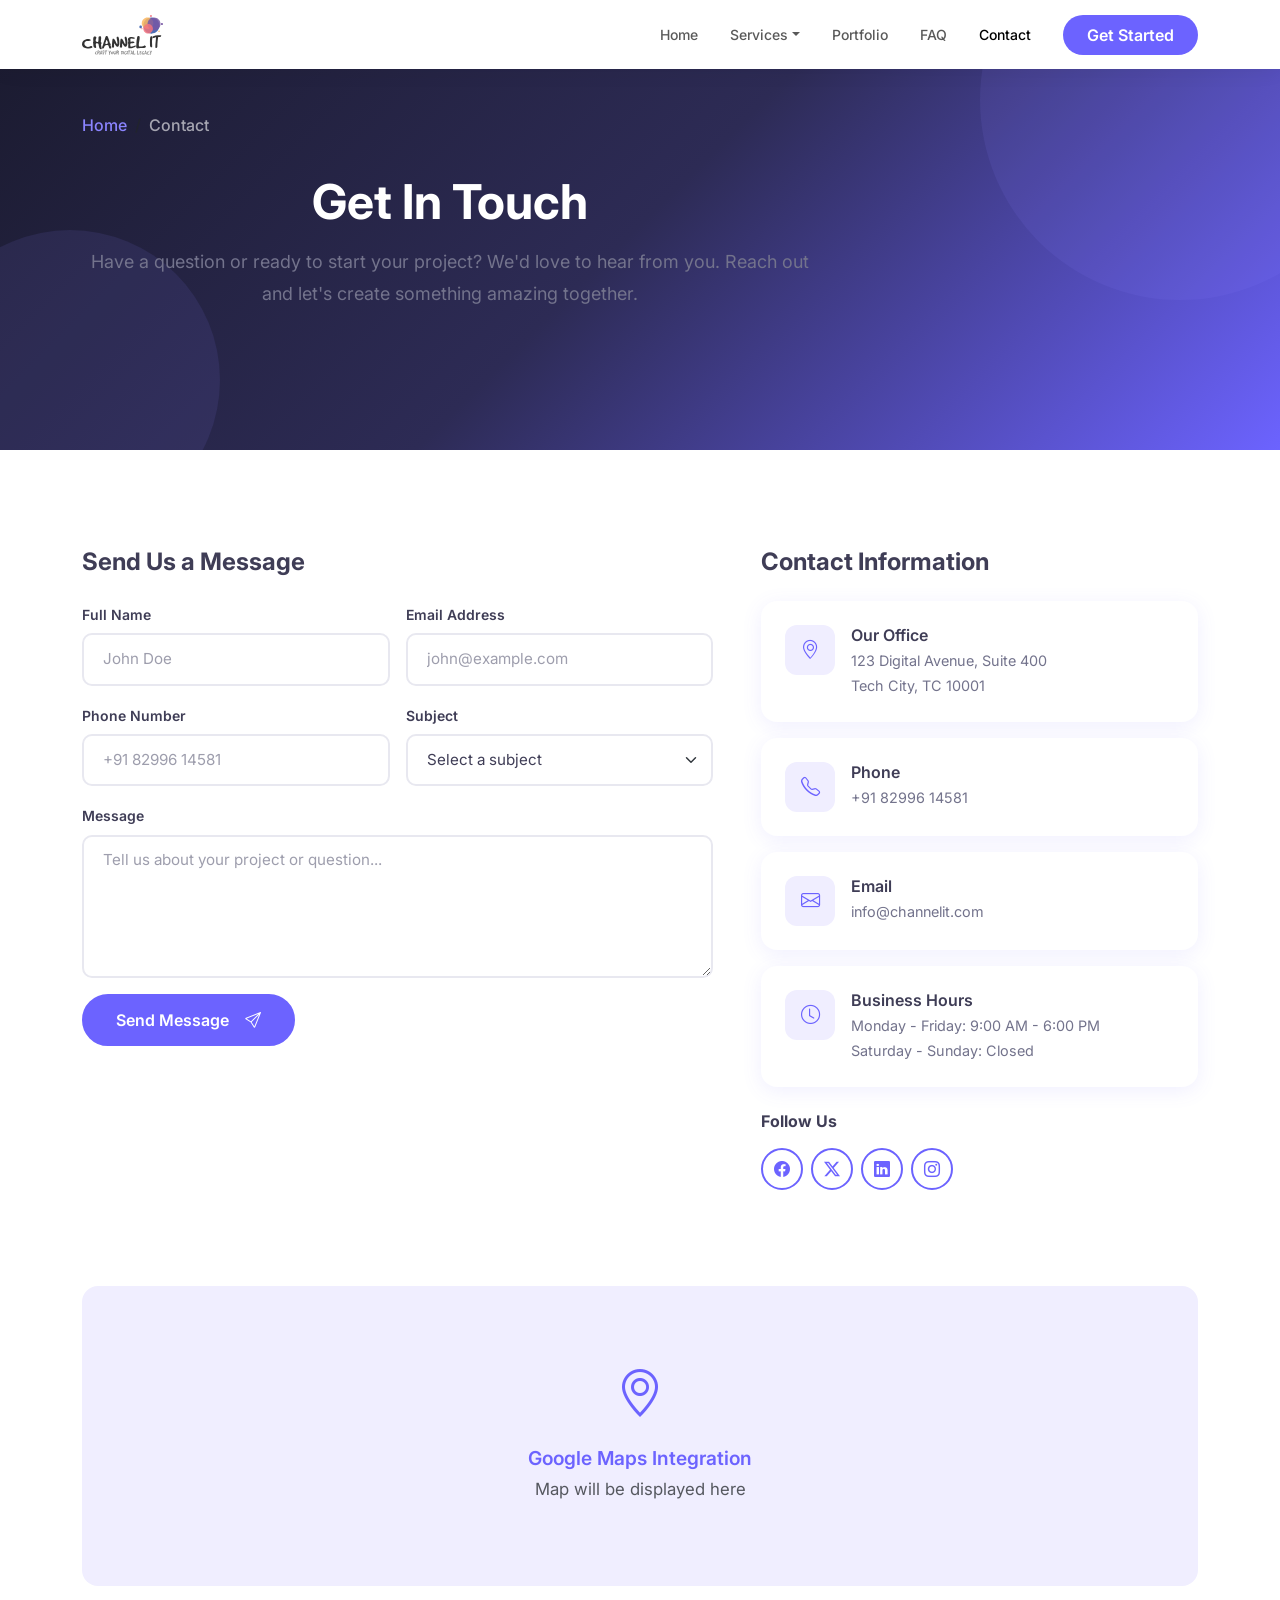
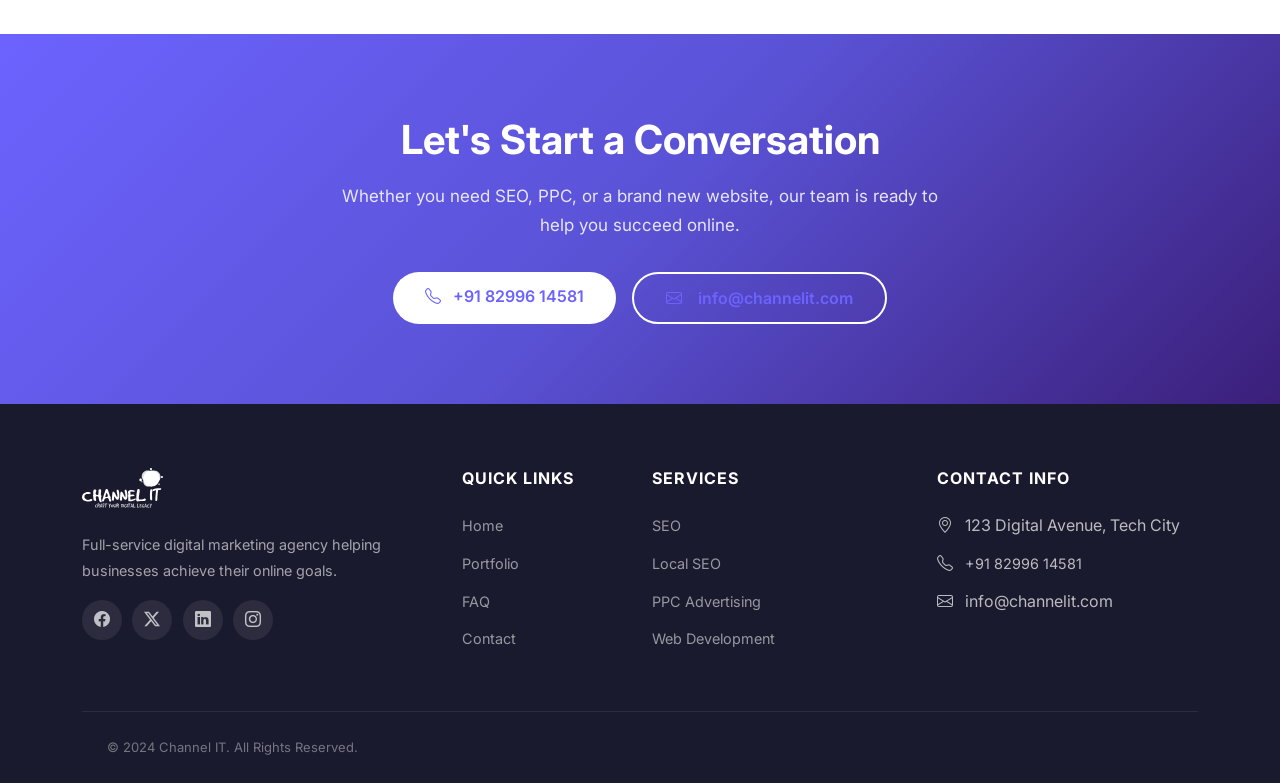
==== commit 2f9b8485: "Update contact phone number to +91 82996 14581 across the site" ====
--- a/contact.html
+++ b/contact.html
@@ -62,7 +62,7 @@
               </div>
               <div class="col-md-6">
                 <label class="form-label fw-semibold">Phone Number</label>
-                <input type="tel" class="form-control" name="phone" placeholder="+1 (555) 000-0000">
+                <input type="tel" class="form-control" name="phone" placeholder="+91 82996 14581">
               </div>
               <div class="col-md-6">
                 <label class="form-label fw-semibold">Subject</label>
@@ -95,7 +95,7 @@
           </div>
           <div class="contact-info-card">
             <div class="info-icon"><i class="bi bi-telephone"></i></div>
-            <div><h6>Phone</h6><p>+1 (555) 123-4567</p></div>
+            <div><h6>Phone</h6><p><a href="tel:+918299614581" style="color:inherit;text-decoration:none;">+91 82996 14581</a></p></div>
           </div>
           <div class="contact-info-card">
             <div class="info-icon"><i class="bi bi-envelope"></i></div>
@@ -139,7 +139,7 @@
       <h2>Let's Start a Conversation</h2>
       <p>Whether you need SEO, PPC, or a brand new website, our team is ready to help you succeed online.</p>
       <div class="d-flex gap-3 justify-content-center flex-wrap">
-        <a href="tel:+15551234567" class="btn btn-white"><i class="bi bi-telephone me-2"></i> +1 (555) 123-4567</a>
+        <a href="tel:+918299614581" class="btn btn-white"><i class="bi bi-telephone me-2"></i> +91 82996 14581</a>
         <a href="mailto:info@channelit.com" class="btn btn-outline-custom" style="border-color:#fff;color:#fff;"><i class="bi bi-envelope me-2"></i> info@channelit.com</a>
       </div>
     </div>
@@ -152,7 +152,7 @@
         <div class="col-lg-4 col-md-6"><h5><a href="index.html"><img src="images/channel it 1.svg" alt="Channel IT" class="footer-logo-img"></a></h5><p>Full-service digital marketing agency helping businesses achieve their online goals.</p><div class="social-links mt-3"><a href="#"><i class="bi bi-facebook"></i></a><a href="#"><i class="bi bi-twitter-x"></i></a><a href="#"><i class="bi bi-linkedin"></i></a><a href="#"><i class="bi bi-instagram"></i></a></div></div>
         <div class="col-lg-2 col-md-6"><h5>Quick Links</h5><ul><li><a href="index.html">Home</a></li><li><a href="portfolio.html">Portfolio</a></li><li><a href="faq.html">FAQ</a></li><li><a href="contact.html">Contact</a></li></ul></div>
         <div class="col-lg-3 col-md-6"><h5>Services</h5><ul><li><a href="seo.html">SEO</a></li><li><a href="local-seo.html">Local SEO</a></li><li><a href="ppc.html">PPC Advertising</a></li><li><a href="web-development.html">Web Development</a></li></ul></div>
-        <div class="col-lg-3 col-md-6"><h5>Contact Info</h5><ul><li><i class="bi bi-geo-alt me-2"></i> 123 Digital Avenue, Tech City</li><li><i class="bi bi-telephone me-2"></i> +1 (555) 123-4567</li><li><i class="bi bi-envelope me-2"></i> info@channelit.com</li></ul></div>
+        <div class="col-lg-3 col-md-6"><h5>Contact Info</h5><ul><li><i class="bi bi-geo-alt me-2"></i> 123 Digital Avenue, Tech City</li><li><i class="bi bi-telephone me-2"></i> <a href="tel:+918299614581" style="color:inherit;text-decoration:none;">+91 82996 14581</a></li><li><i class="bi bi-envelope me-2"></i> info@channelit.com</li></ul></div>
       </div>
       <div class="footer-bottom text-center"><p>&copy; 2024 Channel IT. All Rights Reserved.</p></div>
     </div>
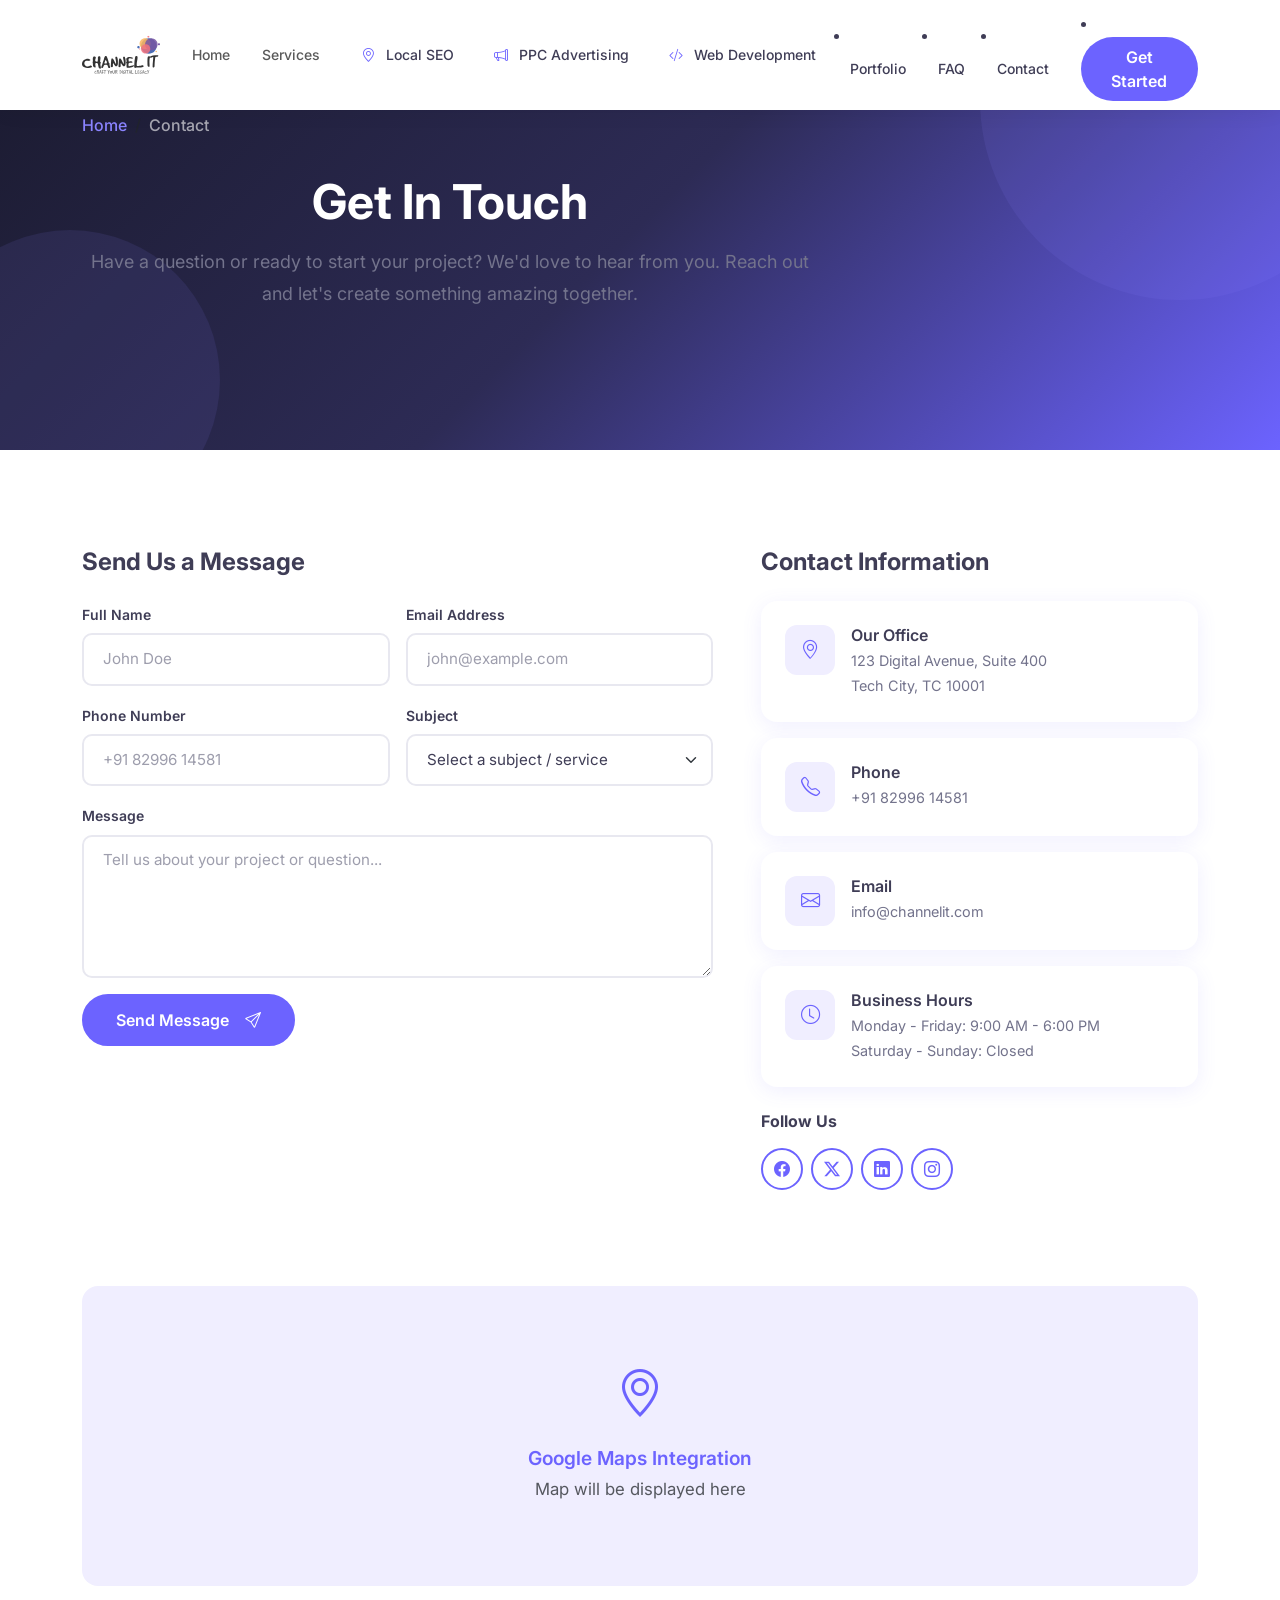
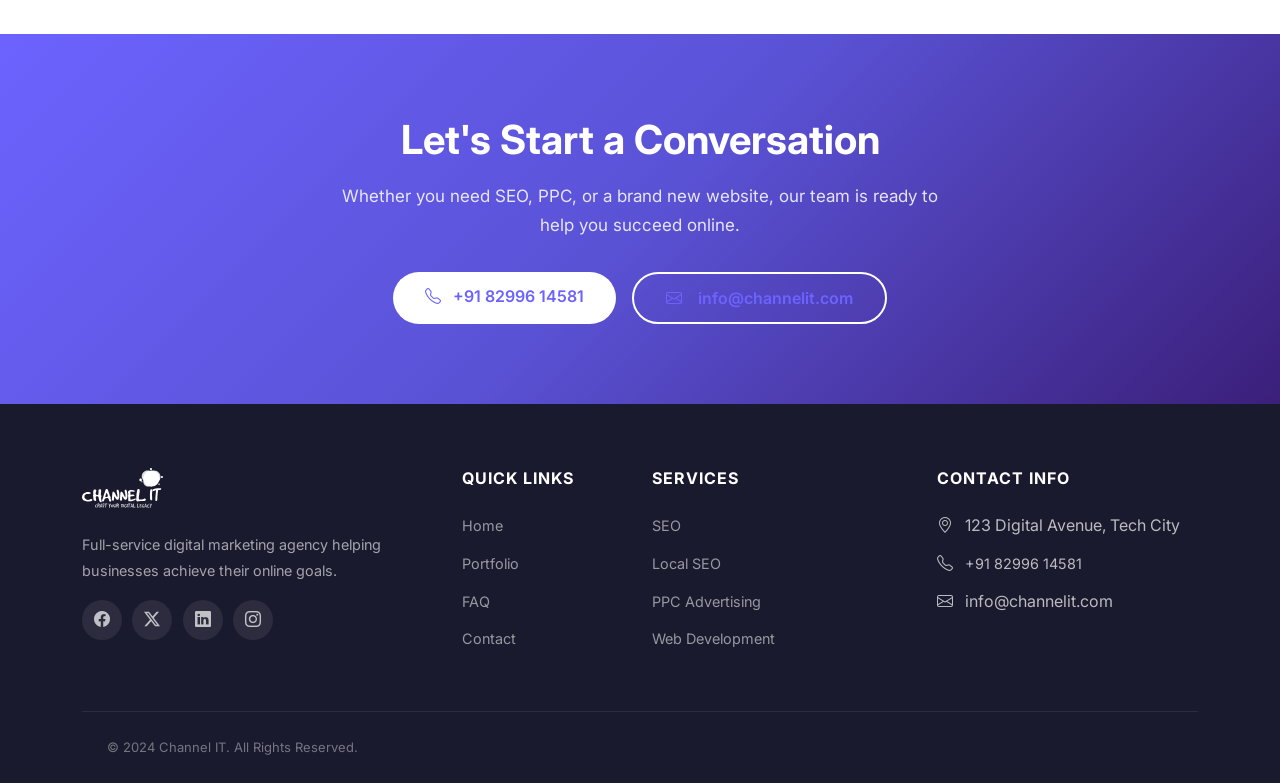
==== commit 920043e7: "Add creative Build. Automate. Grow. services mega-dropdown and homepage section" ====
--- a/contact.html
+++ b/contact.html
@@ -3,7 +3,79 @@
 <head>
   <meta charset="UTF-8">
   <meta name="viewport" content="width=device-width, initial-scale=1.0">
-  <title>Contact Us - Channel IT</title>
+
+  <!-- ===== Primary SEO ===== -->
+  <title>Contact Channel IT – Free Digital Marketing Consultation</title>
+  <meta name="description" content="Ready to grow your business online? Contact Channel IT for a free strategy session. Call +91 82996 14581 or fill out our form. We respond within 24 hours.">
+  <meta name="robots" content="index, follow">
+  <link rel="canonical" href="https://channelit.co.in/contact.html">
+
+  <!-- ===== Favicon ===== -->
+  <link rel="icon" type="image/svg+xml" href="images/channel it 1.svg">
+  <link rel="apple-touch-icon" href="images/channel it 1.svg">
+
+  <!-- ===== Open Graph ===== -->
+  <meta property="og:type" content="website">
+  <meta property="og:site_name" content="Channel IT">
+  <meta property="og:locale" content="en_IN">
+  <meta property="og:title" content="Contact Channel IT – Free Digital Marketing Consultation">
+  <meta property="og:description" content="Ready to grow your business online? Contact Channel IT for a free strategy session. Call +91 82996 14581. We respond within 24 hours.">
+  <meta property="og:url" content="https://channelit.co.in/contact.html">
+  <meta property="og:image" content="https://channelit.co.in/images/og-image.png">
+  <meta property="og:image:width" content="1200">
+  <meta property="og:image:height" content="630">
+  <meta property="og:image:alt" content="Contact Channel IT – Digital Marketing Agency India">
+
+  <!-- ===== Twitter Card ===== -->
+  <meta name="twitter:card" content="summary_large_image">
+  <meta name="twitter:title" content="Contact Channel IT – Free Digital Marketing Consultation">
+  <meta name="twitter:description" content="Ready to grow your business online? Contact Channel IT for a free strategy session. Call +91 82996 14581. We respond within 24 hours.">
+  <meta name="twitter:image" content="https://channelit.co.in/images/og-image.png">
+
+  <!-- ===== JSON-LD Structured Data ===== -->
+  <script type="application/ld+json">
+  {
+    "@context": "https://schema.org",
+    "@graph": [
+      {
+        "@type": "ContactPage",
+        "name": "Contact Channel IT",
+        "url": "https://channelit.co.in/contact.html",
+        "description": "Get in touch with Channel IT for a free digital marketing consultation.",
+        "breadcrumb": {
+          "@type": "BreadcrumbList",
+          "itemListElement": [
+            { "@type": "ListItem", "position": 1, "name": "Home", "item": "https://channelit.co.in/" },
+            { "@type": "ListItem", "position": 2, "name": "Contact", "item": "https://channelit.co.in/contact.html" }
+          ]
+        }
+      },
+      {
+        "@type": "LocalBusiness",
+        "@id": "https://channelit.co.in/#localbusiness",
+        "name": "Channel IT",
+        "url": "https://channelit.co.in/",
+        "telephone": "+91-82996-14581",
+        "email": "info@channelit.co.in",
+        "image": "https://channelit.co.in/images/og-image.png",
+        "description": "Channel IT is a full-service digital marketing and web development agency helping Indian businesses grow online.",
+        "openingHoursSpecification": [
+          {
+            "@type": "OpeningHoursSpecification",
+            "dayOfWeek": ["Monday","Tuesday","Wednesday","Thursday","Friday"],
+            "opens": "09:00",
+            "closes": "18:00"
+          }
+        ]
+      }
+    ]
+  }
+  </script>
+
+  <!-- ===== Fonts ===== -->
+  <link rel="preconnect" href="https://fonts.googleapis.com">
+  <link rel="preconnect" href="https://fonts.gstatic.com" crossorigin>
+  <link href="https://fonts.googleapis.com/css2?family=Inter:wght@300;400;500;600;700;800&display=swap" rel="stylesheet">
   <link href="https://cdn.jsdelivr.net/npm/bootstrap@5.3.2/dist/css/bootstrap.min.css" rel="stylesheet">
   <link href="https://cdn.jsdelivr.net/npm/bootstrap-icons@1.11.1/font/bootstrap-icons.css" rel="stylesheet">
   <link href="https://unpkg.com/aos@2.3.1/dist/aos.css" rel="stylesheet">
@@ -17,12 +89,198 @@
       <a class="navbar-brand" href="index.html"><img src="images/channel it 1.svg" alt="Channel IT"></a>
       <button class="navbar-toggler" type="button" data-bs-toggle="collapse" data-bs-target="#navbarNav"><span class="navbar-toggler-icon"></span></button>
       <div class="collapse navbar-collapse" id="navbarNav">
-        <ul class="navbar-nav ms-auto align-items-center">
+        <ul class="navbar-nav ms-auto align-items-lg-center">
           <li class="nav-item"><a class="nav-link" href="index.html">Home</a></li>
-          <li class="nav-item dropdown"><a class="nav-link dropdown-toggle" href="#" data-bs-toggle="dropdown">Services</a><ul class="dropdown-menu"><li><a class="dropdown-item" href="seo.html">SEO</a></li><li><a class="dropdown-item" href="local-seo.html">Local SEO</a></li><li><a class="dropdown-item" href="ppc.html">PPC Advertising</a></li><li><a class="dropdown-item" href="web-development.html">Web Development</a></li></ul></li>
+          <li class="nav-item dropdown dropdown-mega">
+            <a class="nav-link dropdown-toggle d-inline-flex align-items-center gap-1" href="#" id="servicesMegaDropdown" role="button" data-bs-toggle="dropdown" data-bs-display="static" aria-expanded="false">
+              <span>Services</span>
+              <i class="ti ti-chevron-down mega-chevron"></i>
+            </a>
+            <div class="dropdown-menu mega-menu-services" aria-labelledby="servicesMegaDropdown">
+              <!-- Top Story Header -->
+              <div class="mega-menu-header">
+                <div class="d-flex flex-wrap align-items-center justify-content-between gap-3">
+                  <div>
+                    <div class="mega-story-pill mb-2">
+                      <span class="mega-pill-dot"></span>
+                      <span>IT consulting + digital marketing</span>
+                    </div>
+                    <h4 class="mega-story-title">
+                      <span class="story-build">Build.</span>
+                      <span class="story-automate">Automate.</span>
+                      <span class="story-grow">Grow.</span>
+                    </h4>
+                    <p class="mega-story-sub">AI-powered software, smart automation, and marketing that gets you found.</p>
+                  </div>
+                  <div class="d-none d-md-flex align-items-center">
+                    <a href="contact.html" class="btn-mega-cta">
+                      <i class="ti ti-sparkles me-1"></i> Free Consultation
+                    </a>
+                  </div>
+                </div>
+              </div>
+
+              <!-- 3 Pillars Grid with 4 boxed services each -->
+              <div class="mega-menu-body">
+                <div class="row g-3 g-lg-4">
+                  <!-- Pillar 1: Build -->
+                  <div class="col-lg-4 col-md-12 mega-pillar-col">
+                    <div class="mega-pillar-header pillar-build">
+                      <div class="mega-pillar-icon"><i class="ti ti-code"></i></div>
+                      <div>
+                        <h5 class="mega-pillar-title">Build <span class="mega-pillar-tagline">Software, web and apps</span></h5>
+                      </div>
+                    </div>
+                    <div class="mega-cards-stack">
+                      <a href="contact.html?service=crm" class="mega-service-box build-box">
+                        <div class="mega-box-icon"><i class="ti ti-users"></i></div>
+                        <div class="mega-box-content">
+                          <span class="mega-box-title">CRM development</span>
+                          <span class="mega-box-desc">Custom CRMs built around your sales flow</span>
+                        </div>
+                        <i class="ti ti-arrow-right mega-box-arrow"></i>
+                      </a>
+                      <a href="web-development.html" class="mega-service-box build-box">
+                        <div class="mega-box-icon"><i class="ti ti-layout-dashboard"></i></div>
+                        <div class="mega-box-content">
+                          <span class="mega-box-title">Web application development</span>
+                          <span class="mega-box-desc">Scalable web apps and SaaS products</span>
+                        </div>
+                        <i class="ti ti-arrow-right mega-box-arrow"></i>
+                      </a>
+                      <a href="web-development.html" class="mega-service-box build-box">
+                        <div class="mega-box-icon"><i class="ti ti-world"></i></div>
+                        <div class="mega-box-content">
+                          <span class="mega-box-title">Website development</span>
+                          <span class="mega-box-desc">Fast sites built to convert visitors</span>
+                        </div>
+                        <i class="ti ti-arrow-right mega-box-arrow"></i>
+                      </a>
+                      <a href="contact.html?service=mobile" class="mega-service-box build-box">
+                        <div class="mega-box-icon"><i class="ti ti-device-mobile"></i></div>
+                        <div class="mega-box-content">
+                          <span class="mega-box-title">Android and iOS development</span>
+                          <span class="mega-box-desc">Native and cross-platform apps</span>
+                        </div>
+                        <i class="ti ti-arrow-right mega-box-arrow"></i>
+                      </a>
+                    </div>
+                  </div>
+
+                  <!-- Pillar 2: Automate -->
+                  <div class="col-lg-4 col-md-12 mega-pillar-col">
+                    <div class="mega-pillar-header pillar-automate">
+                      <div class="mega-pillar-icon"><i class="ti ti-bolt"></i></div>
+                      <div>
+                        <h5 class="mega-pillar-title">Automate <span class="mega-pillar-tagline">AI and workflow automation</span></h5>
+                      </div>
+                    </div>
+                    <div class="mega-cards-stack">
+                      <a href="contact.html?service=ai-solutions" class="mega-service-box automate-box">
+                        <div class="mega-box-icon"><i class="ti ti-brain"></i></div>
+                        <div class="mega-box-content">
+                          <span class="mega-box-title">AI solutions development</span>
+                          <span class="mega-box-desc">Copilots and custom AI that cut manual work</span>
+                        </div>
+                        <i class="ti ti-arrow-right mega-box-arrow"></i>
+                      </a>
+                      <a href="contact.html?service=mlops" class="mega-service-box automate-box">
+                        <div class="mega-box-icon"><i class="ti ti-refresh"></i></div>
+                        <div class="mega-box-content">
+                          <span class="mega-box-title">MLOps</span>
+                          <span class="mega-box-desc">Deploy and monitor ML models</span>
+                        </div>
+                        <i class="ti ti-arrow-right mega-box-arrow"></i>
+                      </a>
+                      <a href="contact.html?service=chatbots" class="mega-service-box automate-box">
+                        <div class="mega-box-icon"><i class="ti ti-message-chatbot"></i></div>
+                        <div class="mega-box-content">
+                          <span class="mega-box-title">AI chatbots and WhatsApp automation</span>
+                          <span class="mega-box-desc">Answer and qualify leads 24/7</span>
+                        </div>
+                        <i class="ti ti-arrow-right mega-box-arrow"></i>
+                      </a>
+                      <a href="contact.html?service=workflow" class="mega-service-box automate-box">
+                        <div class="mega-box-icon"><i class="ti ti-route"></i></div>
+                        <div class="mega-box-content">
+                          <span class="mega-box-title">Workflow and process automation</span>
+                          <span class="mega-box-desc">Connect your tools, remove repeat tasks</span>
+                        </div>
+                        <i class="ti ti-arrow-right mega-box-arrow"></i>
+                      </a>
+                    </div>
+                  </div>
+
+                  <!-- Pillar 3: Grow -->
+                  <div class="col-lg-4 col-md-12 mega-pillar-col">
+                    <div class="mega-pillar-header pillar-grow">
+                      <div class="mega-pillar-icon"><i class="ti ti-trending-up"></i></div>
+                      <div>
+                        <h5 class="mega-pillar-title">Grow <span class="mega-pillar-tagline">Marketing and creative</span></h5>
+                      </div>
+                    </div>
+                    <div class="mega-cards-stack">
+                      <a href="ppc.html" class="mega-service-box grow-box">
+                        <div class="mega-box-icon"><i class="ti ti-target-arrow"></i></div>
+                        <div class="mega-box-content">
+                          <span class="mega-box-title">Meta and Google ads</span>
+                          <span class="mega-box-desc">Performance campaigns focused on ROI</span>
+                        </div>
+                        <i class="ti ti-arrow-right mega-box-arrow"></i>
+                      </a>
+                      <a href="seo.html" class="mega-service-box grow-box">
+                        <div class="mega-box-icon"><i class="ti ti-search"></i></div>
+                        <div class="mega-box-content">
+                          <span class="mega-box-title">SEO, AEO and GEO</span>
+                          <span class="mega-box-desc">Rank on Google, get cited by AI</span>
+                        </div>
+                        <i class="ti ti-arrow-right mega-box-arrow"></i>
+                      </a>
+                      <a href="contact.html?service=video" class="mega-service-box grow-box">
+                        <div class="mega-box-icon"><i class="ti ti-video"></i></div>
+                        <div class="mega-box-content">
+                          <span class="mega-box-title">AI video production</span>
+                          <span class="mega-box-desc">Ads and explainers in days</span>
+                        </div>
+                        <i class="ti ti-arrow-right mega-box-arrow"></i>
+                      </a>
+                      <a href="contact.html?service=animation" class="mega-service-box grow-box">
+                        <div class="mega-box-icon"><i class="ti ti-3d-cube-sphere"></i></div>
+                        <div class="mega-box-content">
+                          <span class="mega-box-title">2D and 3D animation</span>
+                          <span class="mega-box-desc">Product demos and brand motion</span>
+                        </div>
+                        <i class="ti ti-arrow-right mega-box-arrow"></i>
+                      </a>
+                    </div>
+                  </div>
+                </div>
+              </div>
+
+              <!-- Mega Footer -->
+              <div class="mega-menu-footer">
+                <div class="d-flex flex-wrap align-items-center justify-content-between gap-3">
+                  <div class="d-flex align-items-center gap-2">
+                    <span class="badge bg-white text-dark border px-2 py-1"><i class="ti ti-sparkles text-primary me-1"></i> Full Ecosystem</span>
+                    <span class="text-muted small">From modern code to autonomous workflows and scaled revenue.</span>
+                  </div>
+                  <div class="d-flex align-items-center gap-3">
+                    <a href="index.html#services" class="mega-footer-link">
+                      View full services overview <i class="ti ti-arrow-right ms-1"></i>
+                    </a>
+                  </div>
+                </div>
+              </div>
+            </div>
+          </li>
+              <li><a class="dropdown-item" href="local-seo.html"><i class="bi bi-geo-alt me-2 text-primary"></i>Local SEO</a></li>
+              <li><a class="dropdown-item" href="ppc.html"><i class="bi bi-megaphone me-2 text-primary"></i>PPC Advertising</a></li>
+              <li><a class="dropdown-item" href="web-development.html"><i class="bi bi-code-slash me-2 text-primary"></i>Web Development</a></li>
+            </ul>
+          </li>
           <li class="nav-item"><a class="nav-link" href="portfolio.html">Portfolio</a></li>
           <li class="nav-item"><a class="nav-link" href="faq.html">FAQ</a></li>
-          <li class="nav-item"><a class="nav-link" href="contact.html">Contact</a></li>
+          <li class="nav-item"><a class="nav-link active" href="contact.html">Contact</a></li>
           <li class="nav-item ms-lg-3"><a class="btn btn-get-started" href="contact.html">Get Started</a></li>
         </ul>
       </div>
@@ -67,11 +325,26 @@
               <div class="col-md-6">
                 <label class="form-label fw-semibold">Subject</label>
                 <select class="form-select" name="subject">
-                  <option value="">Select a subject</option>
+                  <option value="">Select a subject / service</option>
                   <option value="general">General Inquiry</option>
-                  <option value="seo">SEO Services</option>
-                  <option value="ppc">PPC Advertising</option>
-                  <option value="webdev">Web Development</option>
+                  <optgroup label="Build: Software, Web &amp; Apps">
+                    <option value="crm">CRM Development</option>
+                    <option value="webdev">Web Application Development</option>
+                    <option value="website">Website Development</option>
+                    <option value="mobile">Android and iOS Development</option>
+                  </optgroup>
+                  <optgroup label="Automate: AI &amp; Workflows">
+                    <option value="ai-solutions">AI Solutions Development</option>
+                    <option value="mlops">MLOps &amp; Model Deployment</option>
+                    <option value="chatbots">AI Chatbots &amp; WhatsApp Automation</option>
+                    <option value="workflow">Workflow &amp; Process Automation</option>
+                  </optgroup>
+                  <optgroup label="Grow: Marketing &amp; Creative">
+                    <option value="ppc">Meta and Google Ads (PPC)</option>
+                    <option value="seo">SEO, AEO and GEO</option>
+                    <option value="video">AI Video Production</option>
+                    <option value="animation">2D &amp; 3D Animation</option>
+                  </optgroup>
                   <option value="other">Other</option>
                 </select>
               </div>
--- a/css/style.css
+++ b/css/style.css
@@ -712,17 +712,25 @@
   box-shadow: var(--cit-shadow-md);
   padding: 0.5rem;
   margin-top: 0.5rem;
+  min-width: 225px;
   animation: fadeInDown 0.25s ease;
 }
 
 .navbar-cit .dropdown-item,
 .dropdown-item {
-  padding: 0.5rem 1.25rem;
+  padding: 0.55rem 1.15rem;
   font-size: var(--cit-fs-sm);
   font-weight: 500;
   color: var(--cit-secondary);
   transition: var(--cit-transition-fast);
   border-radius: 8px;
+}
+
+.navbar-cit .dropdown-item i,
+.dropdown-item i {
+  display: inline-block;
+  width: 1.25rem;
+  text-align: center;
 }
 
 .navbar-cit .dropdown-item:hover,
@@ -733,6 +741,66 @@
   background: var(--cit-light-bg);
 }
 
+/* Multi-level Dropdown / Submenu */
+.dropdown-submenu {
+  position: relative;
+}
+
+.dropdown-submenu > .dropdown-menu {
+  top: 0;
+  left: 100%;
+  margin-top: -6px;
+  margin-left: 0.2rem;
+  display: none;
+  min-width: 245px;
+}
+
+.dropdown-submenu:hover > .dropdown-menu,
+.dropdown-submenu:focus-within > .dropdown-menu,
+.dropdown-submenu.show > .dropdown-menu {
+  display: block;
+}
+
+/* Right-pointing arrow for desktop submenu */
+.dropdown-submenu > a.dropdown-toggle::after,
+.dropdown-submenu > a::after {
+  display: inline-block;
+  margin-left: auto;
+  vertical-align: middle;
+  content: "";
+  border-top: 0.3em solid transparent;
+  border-right: 0;
+  border-bottom: 0.3em solid transparent;
+  border-left: 0.35em solid currentColor;
+}
+
+@media (max-width: 991.98px) {
+  .dropdown-submenu > .dropdown-menu {
+    position: static;
+    left: auto;
+    margin-top: 0.25rem;
+    margin-left: 0.75rem;
+    box-shadow: none;
+    border-left: 2px solid var(--cit-primary, #6C63FF);
+    background-color: rgba(var(--cit-primary-rgb, 108, 99, 255), 0.04);
+  }
+
+  /* Down-pointing arrow for mobile submenu */
+  .dropdown-submenu > a.dropdown-toggle::after,
+  .dropdown-submenu > a::after {
+    border-top: 0.35em solid currentColor;
+    border-right: 0.3em solid transparent;
+    border-bottom: 0;
+    border-left: 0.3em solid transparent;
+    transition: transform 0.2s ease;
+  }
+
+  .dropdown-submenu.show > a.dropdown-toggle::after,
+  .dropdown-submenu.show > a::after {
+    transform: rotate(180deg);
+  }
+}
+
 /* Mobile hamburger */
 .navbar-cit .navbar-toggler {
   border: none;
@@ -743,6 +811,439 @@
 .navbar-cit .navbar-toggler-icon {
   width: 1.5rem;
   height: 1.5rem;
+}
+
+/* ==========================================================
+   5.1 MEGA DROPDOWN - BUILD. AUTOMATE. GROW.
+   ========================================================== */
+#mainNavbar .container,
+.navbar-solid .container,
+.navbar .container {
+  position: relative;
+}
+
+.nav-item.dropdown-mega {
+  position: static;
+}
+
+/* Hide default caret when using custom icon or clean link */
+.dropdown-mega > .nav-link.dropdown-toggle::after {
+  display: none !important;
+}
+
+.dropdown-mega .mega-chevron {
+  font-size: 0.72rem;
+  transition: transform 0.25s ease;
+  display: inline-block;
+  vertical-align: middle;
+}
+
+.dropdown-mega:hover .mega-chevron,
+.dropdown-mega.show .mega-chevron {
+  transform: rotate(180deg);
+}
+
+/* Mega menu dropdown container */
+.dropdown-menu.mega-menu-services {
+  padding: 0;
+  border: 1px solid rgba(108, 99, 255, 0.14);
+  border-radius: 20px;
+  background: #ffffff;
+  box-shadow: 0 24px 64px -12px rgba(26, 26, 46, 0.2), 0 4px 20px rgba(108, 99, 255, 0.08);
+  overflow: hidden;
+  z-index: 1060;
+  animation: none;
+}
+
+/* Invisible bridge so mouse hover doesn't break between link and menu */
+.dropdown-menu.mega-menu-services::before {
+  content: '';
+  position: absolute;
+  top: -18px;
+  left: 0;
+  right: 0;
+  height: 20px;
+  background: transparent;
+}
+
+/* Mega Story Header */
+.mega-menu-header {
+  padding: 1.25rem 1.75rem 1.1rem 1.75rem;
+  background: linear-gradient(135deg, rgba(108, 99, 255, 0.05) 0%, rgba(245, 158, 11, 0.04) 50%, rgba(16, 185, 129, 0.05) 100%);
+  border-bottom: 1px solid rgba(226, 226, 234, 0.85);
+}
+
+.mega-story-pill {
+  display: inline-flex;
+  align-items: center;
+  gap: 0.4rem;
+  font-size: 0.72rem;
+  font-weight: 700;
+  letter-spacing: 0.08em;
+  text-transform: uppercase;
+  color: var(--cit-primary, #6C63FF);
+  background: #ffffff;
+  padding: 0.25rem 0.8rem;
+  border-radius: 50px;
+  border: 1px solid rgba(108, 99, 255, 0.18);
+  box-shadow: 0 2px 6px rgba(108, 99, 255, 0.06);
+}
+
+.mega-pill-dot {
+  width: 7px;
+  height: 7px;
+  border-radius: 50%;
+  background: #6C63FF;
+  box-shadow: 0 0 0 3px rgba(108, 99, 255, 0.2);
+  display: inline-block;
+  animation: pulseDot 2s infinite;
+}
+
+@keyframes pulseDot {
+  0% { transform: scale(0.95); box-shadow: 0 0 0 0 rgba(108, 99, 255, 0.5); }
+  70% { transform: scale(1); box-shadow: 0 0 0 6px rgba(108, 99, 255, 0); }
+  100% { transform: scale(0.95); box-shadow: 0 0 0 0 rgba(108, 99, 255, 0); }
+}
+
+.mega-story-title {
+  font-size: 1.35rem;
+  font-weight: 800;
+  letter-spacing: -0.02em;
+  margin: 0.4rem 0 0.25rem;
+  line-height: 1.25;
+}
+
+.mega-story-title .story-build {
+  color: #6C63FF;
+}
+
+.mega-story-title .story-automate {
+  color: #F59E0B;
+}
+
+.mega-story-title .story-grow {
+  color: #10B981;
+}
+
+.mega-story-sub {
+  font-size: 0.825rem;
+  color: #55556D;
+  margin: 0;
+  max-width: 580px;
+  line-height: 1.45;
+}
+
+.btn-mega-cta {
+  background: linear-gradient(135deg, #6C63FF 0%, #5A52D5 100%);
+  color: #ffffff !important;
+  font-size: 0.8rem;
+  font-weight: 600;
+  padding: 0.5rem 1.15rem;
+  border-radius: 50px;
+  text-decoration: none;
+  box-shadow: 0 4px 14px rgba(108, 99, 255, 0.3);
+  transition: all 0.2s ease;
+  display: inline-flex;
+  align-items: center;
+}
+
+.btn-mega-cta:hover {
+  transform: translateY(-2px);
+  box-shadow: 0 6px 18px rgba(108, 99, 255, 0.4);
+  color: #ffffff !important;
+}
+
+/* Mega Body & Columns */
+.mega-menu-body {
+  padding: 1.25rem 1.75rem 1.5rem 1.75rem;
+  background: #ffffff;
+}
+
+.mega-pillar-col {
+  display: flex;
+  flex-direction: column;
+}
+
+.mega-pillar-header {
+  display: flex;
+  align-items: center;
+  gap: 0.65rem;
+  padding-bottom: 0.75rem;
+  margin-bottom: 0.75rem;
+  border-bottom: 2px solid;
+}
+
+.mega-pillar-header.pillar-build {
+  border-color: rgba(108, 99, 255, 0.25);
+}
+
+.mega-pillar-header.pillar-automate {
+  border-color: rgba(245, 158, 11, 0.3);
+}
+
+.mega-pillar-header.pillar-grow {
+  border-color: rgba(16, 185, 129, 0.3);
+}
+
+.mega-pillar-icon {
+  width: 32px;
+  height: 32px;
+  border-radius: 10px;
+  display: flex;
+  align-items: center;
+  justify-content: center;
+  font-size: 1.05rem;
+  flex-shrink: 0;
+}
+
+.pillar-build .mega-pillar-icon {
+  background: rgba(108, 99, 255, 0.12);
+  color: #6C63FF;
+}
+
+.pillar-automate .mega-pillar-icon {
+  background: rgba(245, 158, 11, 0.15);
+  color: #D97706;
+}
+
+.pillar-grow .mega-pillar-icon {
+  background: rgba(16, 185, 129, 0.15);
+  color: #059669;
+}
+
+.mega-pillar-title {
+  font-size: 0.95rem;
+  font-weight: 700;
+  color: #1A1A2E;
+  margin: 0;
+  display: flex;
+  align-items: baseline;
+  gap: 0.5rem;
+}
+
+.mega-pillar-tagline {
+  font-size: 0.72rem;
+  color: #73738C;
+  font-weight: 400;
+}
+
+/* Service Card Box inside Mega Menu */
+.mega-cards-stack {
+  display: flex;
+  flex-direction: column;
+  gap: 0.55rem;
+}
+
+.mega-service-box {
+  display: flex;
+  align-items: center;
+  gap: 0.75rem;
+  padding: 0.7rem 0.85rem;
+  background: #F9F9FC;
+  border: 1px solid rgba(226, 226, 234, 0.8);
+  border-radius: 12px;
+  text-decoration: none !important;
+  color: #1A1A2E !important;
+  transition: all 0.2s cubic-bezier(0.165, 0.84, 0.44, 1);
+  position: relative;
+}
+
+.mega-service-box .mega-box-icon {
+  width: 34px;
+  height: 34px;
+  min-width: 34px;
+  border-radius: 8px;
+  display: flex;
+  align-items: center;
+  justify-content: center;
+  font-size: 1.05rem;
+  transition: all 0.2s ease;
+}
+
+.mega-service-box.build-box .mega-box-icon {
+  background: rgba(108, 99, 255, 0.1);
+  color: #6C63FF;
+}
+
+.mega-service-box.automate-box .mega-box-icon {
+  background: rgba(245, 158, 11, 0.14);
+  color: #D97706;
+}
+
+.mega-service-box.grow-box .mega-box-icon {
+  background: rgba(16, 185, 129, 0.14);
+  color: #059669;
+}
+
+.mega-service-box .mega-box-content {
+  flex: 1;
+  min-width: 0;
+}
+
+.mega-service-box .mega-box-title {
+  display: block;
+  font-size: 0.825rem;
+  font-weight: 600;
+  color: #1A1A2E;
+  line-height: 1.25;
+  margin-bottom: 2px;
+  transition: color 0.2s ease;
+}
+
+.mega-service-box .mega-box-desc {
+  display: block;
+  font-size: 0.72rem;
+  color: #73738C;
+  line-height: 1.35;
+  white-space: normal;
+}
+
+.mega-service-box .mega-box-arrow {
+  font-size: 0.8rem;
+  color: #9E9EAD;
+  opacity: 0;
+  transform: translateX(-4px);
+  transition: all 0.2s ease;
+  margin-left: auto;
+}
+
+/* Hover states by pillar */
+.mega-service-box.build-box:hover {
+  background: #ffffff;
+  border-color: rgba(108, 99, 255, 0.4);
+  box-shadow: 0 4px 14px rgba(108, 99, 255, 0.12);
+  transform: translateY(-2px);
+}
+.mega-service-box.build-box:hover .mega-box-icon {
+  background: #6C63FF;
+  color: #ffffff;
+}
+.mega-service-box.build-box:hover .mega-box-title {
+  color: #6C63FF;
+}
+.mega-service-box.build-box:hover .mega-box-arrow {
+  opacity: 1;
+  transform: translateX(0);
+  color: #6C63FF;
+}
+
+.mega-service-box.automate-box:hover {
+  background: #ffffff;
+  border-color: rgba(245, 158, 11, 0.5);
+  box-shadow: 0 4px 14px rgba(245, 158, 11, 0.14);
+  transform: translateY(-2px);
+}
+.mega-service-box.automate-box:hover .mega-box-icon {
+  background: #F59E0B;
+  color: #ffffff;
+}
+.mega-service-box.automate-box:hover .mega-box-title {
+  color: #D97706;
+}
+.mega-service-box.automate-box:hover .mega-box-arrow {
+  opacity: 1;
+  transform: translateX(0);
+  color: #D97706;
+}
+
+.mega-service-box.grow-box:hover {
+  background: #ffffff;
+  border-color: rgba(16, 185, 129, 0.5);
+  box-shadow: 0 4px 14px rgba(16, 185, 129, 0.14);
+  transform: translateY(-2px);
+}
+.mega-service-box.grow-box:hover .mega-box-icon {
+  background: #10B981;
+  color: #ffffff;
+}
+.mega-service-box.grow-box:hover .mega-box-title {
+  color: #059669;
+}
+.mega-service-box.grow-box:hover .mega-box-arrow {
+  opacity: 1;
+  transform: translateX(0);
+  color: #059669;
+}
+
+/* Mega Footer */
+.mega-menu-footer {
+  padding: 0.9rem 1.75rem;
+  background: #F8F9FD;
+  border-top: 1px solid rgba(226, 226, 234, 0.85);
+}
+
+.mega-footer-link {
+  font-size: 0.8rem;
+  font-weight: 600;
+  color: #6C63FF !important;
+  text-decoration: none;
+  transition: color 0.2s ease;
+  display: inline-flex;
+  align-items: center;
+}
+
+.mega-footer-link:hover {
+  color: #5A52D5 !important;
+  text-decoration: underline;
+}
+
+/* Desktop positioning and animation */
+@media (min-width: 992px) {
+  .nav-item.dropdown-mega {
+    position: static;
+  }
+
+  .dropdown-menu.mega-menu-services {
+    position: absolute;
+    top: calc(100% + 10px);
+    left: 15px;
+    right: 15px;
+    width: auto;
+    max-width: 1140px;
+    margin: 0 auto;
+    opacity: 0;
+    visibility: hidden;
+    transform: translateY(10px);
+    transition: opacity 0.22s ease, transform 0.22s ease, visibility 0.22s;
+    display: block !important;
+    pointer-events: none;
+  }
+
+  .nav-item.dropdown-mega:hover .dropdown-menu.mega-menu-services,
+  .nav-item.dropdown-mega.show .dropdown-menu.mega-menu-services,
+  .dropdown-menu.mega-menu-services.show {
+    opacity: 1;
+    visibility: visible;
+    transform: translateY(0);
+    pointer-events: auto;
+  }
+}
+
+/* Mobile adjustments */
+@media (max-width: 991.98px) {
+  .dropdown-menu.mega-menu-services {
+    position: static;
+    float: none;
+    width: 100%;
+    margin-top: 0.75rem;
+    max-height: 70vh;
+    overflow-y: auto;
+    display: none;
+  }
+
+  .dropdown-menu.mega-menu-services.show {
+    display: block !important;
+  }
+
+  .mega-menu-header,
+  .mega-menu-body,
+  .mega-menu-footer {
+    padding: 1rem;
+  }
+
+  .mega-story-title {
+    font-size: 1.15rem;
+  }
 }
 
 /* ==========================================================
@@ -1026,6 +1527,12 @@
   margin-bottom: 0.5rem;
   position: relative;
   color: var(--cit-secondary);
+  text-align: center;
+}
+
+.text-start .section-title,
+.section-title.text-start {
+  text-align: left;
 }
 
 /* Purple underline accent */
@@ -1034,7 +1541,13 @@
   height: 4px;
   background: var(--cit-gradient-primary);
   border-radius: 4px;
-  margin: 0 auto 1rem;
+  margin: 0 auto 1.25rem;
+}
+
+.text-start .title-underline,
+.title-underline.text-start {
+  margin-left: 0;
+  margin-right: auto;
 }
 
 .section-heading .section-title::after {
@@ -1057,7 +1570,19 @@
   color: var(--cit-gray-500);
   line-height: 1.8;
   margin-bottom: 0;
-  max-width: 580px;
+  max-width: 650px;
+  margin-left: auto;
+  margin-right: auto;
+  text-align: center;
+}
+
+.text-start .section-subtitle,
+.section-heading.text-start .section-desc,
+.section-heading.text-start .section-subtitle,
+.section-subtitle.text-start {
+  margin-left: 0;
+  margin-right: auto;
+  text-align: left;
 }
 
 /* Divider */
@@ -1223,6 +1748,139 @@
   flex-shrink: 0;
 }
 
+/* --- Build. Automate. Grow. - Section Styling --- */
+.service-pillar-group {
+  transition: opacity 0.35s ease, transform 0.35s ease;
+}
+
+.service-pillar-banner {
+  padding: 1.15rem 1.5rem;
+  border-radius: 16px;
+  border: 1px solid transparent;
+  display: flex;
+  align-items: center;
+  gap: 1.15rem;
+  box-shadow: 0 4px 20px rgba(0, 0, 0, 0.03);
+}
+
+.service-pillar-banner.banner-build {
+  background: linear-gradient(135deg, rgba(108, 99, 255, 0.08) 0%, rgba(108, 99, 255, 0.02) 100%);
+  border-color: rgba(108, 99, 255, 0.22);
+}
+
+.service-pillar-banner.banner-automate {
+  background: linear-gradient(135deg, rgba(245, 158, 11, 0.09) 0%, rgba(245, 158, 11, 0.02) 100%);
+  border-color: rgba(245, 158, 11, 0.25);
+}
+
+.service-pillar-banner.banner-grow {
+  background: linear-gradient(135deg, rgba(16, 185, 129, 0.09) 0%, rgba(16, 185, 129, 0.02) 100%);
+  border-color: rgba(16, 185, 129, 0.25);
+}
+
+.pillar-banner-icon {
+  width: 46px;
+  height: 46px;
+  border-radius: 12px;
+  display: flex;
+  align-items: center;
+  justify-content: center;
+  font-size: 1.4rem;
+  flex-shrink: 0;
+}
+
+.pillar-banner-icon.icon-build {
+  background: #6C63FF;
+  color: #ffffff;
+  box-shadow: 0 6px 16px rgba(108, 99, 255, 0.35);
+}
+
+.pillar-banner-icon.icon-automate {
+  background: #F59E0B;
+  color: #ffffff;
+  box-shadow: 0 6px 16px rgba(245, 158, 11, 0.35);
+}
+
+.pillar-banner-icon.icon-grow {
+  background: #10B981;
+  color: #ffffff;
+  box-shadow: 0 6px 16px rgba(16, 185, 129, 0.35);
+}
+
+/* Pillar filter buttons */
+.services-filter-tabs {
+  background: #ffffff;
+  border: 1px solid rgba(226, 226, 234, 0.9);
+  padding: 5px;
+}
+
+.btn-filter-pillar {
+  font-size: 0.85rem;
+  font-weight: 600;
+  color: #55556D;
+  border: none;
+  background: transparent;
+  transition: all 0.2s ease;
+  cursor: pointer;
+}
+
+.btn-filter-pillar:hover {
+  color: #6C63FF;
+  background: rgba(108, 99, 255, 0.06);
+}
+
+.btn-filter-pillar.active {
+  background: #6C63FF !important;
+  color: #ffffff !important;
+  box-shadow: 0 4px 12px rgba(108, 99, 255, 0.3);
+}
+
+.btn-filter-pillar.active i {
+  color: #ffffff !important;
+}
+
+/* Service Card Pillar Variants */
+.service-card.card-pillar-build:hover {
+  border-color: rgba(108, 99, 255, 0.3);
+}
+.service-card.card-pillar-build::before {
+  background: linear-gradient(90deg, #6C63FF, #8B84FF);
+}
+
+.service-card.card-pillar-automate:hover {
+  border-color: rgba(245, 158, 11, 0.35);
+}
+.service-card.card-pillar-automate::before {
+  background: linear-gradient(90deg, #F59E0B, #FBBF24);
+}
+
+.service-card.card-pillar-grow:hover {
+  border-color: rgba(16, 185, 129, 0.35);
+}
+.service-card.card-pillar-grow::before {
+  background: linear-gradient(90deg, #10B981, #34D399);
+}
+
+.service-icon.icon-violet {
+  background: rgba(108, 99, 255, 0.1);
+  color: #6C63FF;
+}
+
+.service-icon.icon-teal {
+  background: rgba(16, 185, 129, 0.12);
+  color: #059669;
+}
+
+.service-card:hover .service-icon.icon-violet {
+  background: #6C63FF;
+  color: #ffffff;
+}
+
+.service-card:hover .service-icon.icon-teal {
+  background: #10B981;
+  color: #ffffff;
+}
+
 /* ==========================================================
    9. PROCESS / TIMELINE
    ========================================================== */
@@ -1276,7 +1934,10 @@
 }
 
 .process-step .step-circle,
-.process-number {
+.process-step .step-number,
+.process-step .process-number,
+.process-number,
+.step-number {
   width: 70px;
   height: 70px;
   border-radius: var(--cit-radius-circle);
@@ -1294,30 +1955,58 @@
   box-shadow: 0 8px 24px rgba(var(--cit-primary-rgb), 0.3);
 }
 
-.process-number span {
+.process-number span,
+.step-number span,
+.process-step .step-circle,
+.process-step .step-number,
+.process-step .process-number {
   color: var(--cit-white);
   font-size: 1.5rem;
   font-weight: 800;
 }
 
 .process-step.active .step-circle,
-.process-step:hover .step-circle {
+.process-step:hover .step-circle,
+.process-step.active .process-number,
+.process-step:hover .process-number,
+.process-step.active .step-number,
+.process-step:hover .step-number {
   transform: scale(1.1);
   box-shadow: 0 12px 30px rgba(var(--cit-primary-rgb), 0.4);
 }
 
-.process-connector {
+/* Safety reset: if process-connector class is on a column element, do not break grid flow */
+[class*="col-"].process-connector,
+.col-lg.process-connector,
+.col-md-6.process-connector,
+.col-12.process-connector {
+  position: relative !important;
+  top: auto !important;
+  left: auto !important;
+  width: auto !important;
+  height: auto !important;
+  background: none !important;
+  opacity: 1 !important;
+  z-index: auto !important;
+}
+
+/* Horizontal connector line connecting steps */
+.process-step .process-connector {
   position: absolute;
   top: 35px;
-  left: calc(50% + 40px);
-  width: calc(100% - 30px);
+  left: 50%;
+  width: 100%;
   height: 3px;
   background: linear-gradient(90deg, var(--cit-primary), var(--cit-primary-light));
-  opacity: 0.3;
+  opacity: 0.35;
   z-index: 1;
 }
 
-.col-lg-3:last-child .process-connector {
+.col-lg-3:last-child .process-connector,
+.col-lg-4:nth-child(3n) .process-connector,
+.col-lg-4:last-child .process-connector,
+.col-lg:last-child .process-connector,
+[class*="col-"]:last-child .process-connector {
   display: none !important;
 }
 
@@ -3141,9 +3830,17 @@
 
   .section-padding { padding: 4rem 0; }
   .section-heading { font-size: 1.9rem; }
-  .section-title { font-size: 1.8rem; }
-
-  .process-connector { display: none !important; }
+  /* Hide connector lines on tablet and mobile */
+  .process-step .process-connector,
+  .process-connector:not([class*="col"]) {
+    display: none !important;
+  }
+  [class*="col-"].process-connector,
+  .col-lg.process-connector,
+  .col-md-6.process-connector,
+  .col-12.process-connector {
+    display: block !important;
+  }
 
   /* Navbar mobile */
   .navbar-cit .navbar-collapse,
@@ -3351,13 +4048,18 @@
   }
 
   .process-step .step-circle,
-  .process-number {
+  .process-step .step-number,
+  .process-step .process-number,
+  .process-number,
+  .step-number {
     width: 55px;
     height: 55px;
     font-size: 1.2rem;
   }
 
-  .process-number span { font-size: 1.2rem; }
+  .process-number span,
+  .step-number span,
+  .process-step .step-number { font-size: 1.2rem; }
 
   .testimonial-card {
     padding: 1.5rem;
